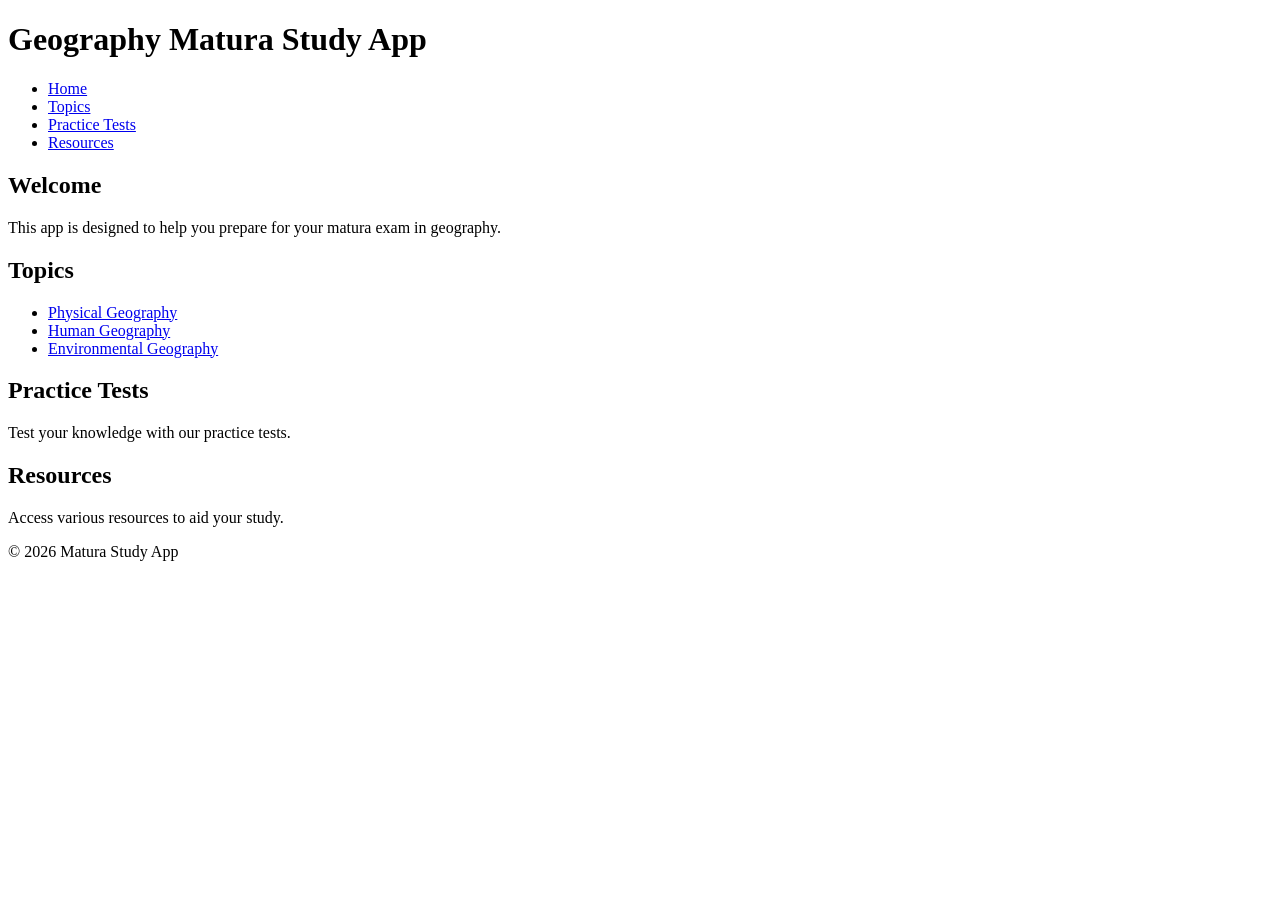
==== geografia-matura.html @ 4fd7f48b "Add subject-based matura study app" ====
<!DOCTYPE html>
<html lang="en">
<head>
    <meta charset="UTF-8">
    <meta name="viewport" content="width=device-width, initial-scale=1.0">
    <title>Matura Study App - Geography</title>
    <link rel="stylesheet" href="styles.css">
</head>
<body>
    <header>
        <h1>Geography Matura Study App</h1>
        <nav>
            <ul>
                <li><a href="#">Home</a></li>
                <li><a href="#">Topics</a></li>
                <li><a href="#">Practice Tests</a></li>
                <li><a href="#">Resources</a></li>
            </ul>
        </nav>
    </header>
    <main>
        <section id="intro">
            <h2>Welcome</h2>
            <p>This app is designed to help you prepare for your matura exam in geography.</p>
        </section>
        <section id="topics">
            <h2>Topics</h2>
            <ul>
                <li><a href="#">Physical Geography</a></li>
                <li><a href="#">Human Geography</a></li>
                <li><a href="#">Environmental Geography</a></li>
            </ul>
        </section>
        <section id="practice-tests">
            <h2>Practice Tests</h2>
            <p>Test your knowledge with our practice tests.</p>
        </section>
        <section id="resources">
            <h2>Resources</h2>
            <p>Access various resources to aid your study.</p>
        </section>
    </main>
    <footer>
        <p>&copy; 2026 Matura Study App</p>
    </footer>
</body>
</html>
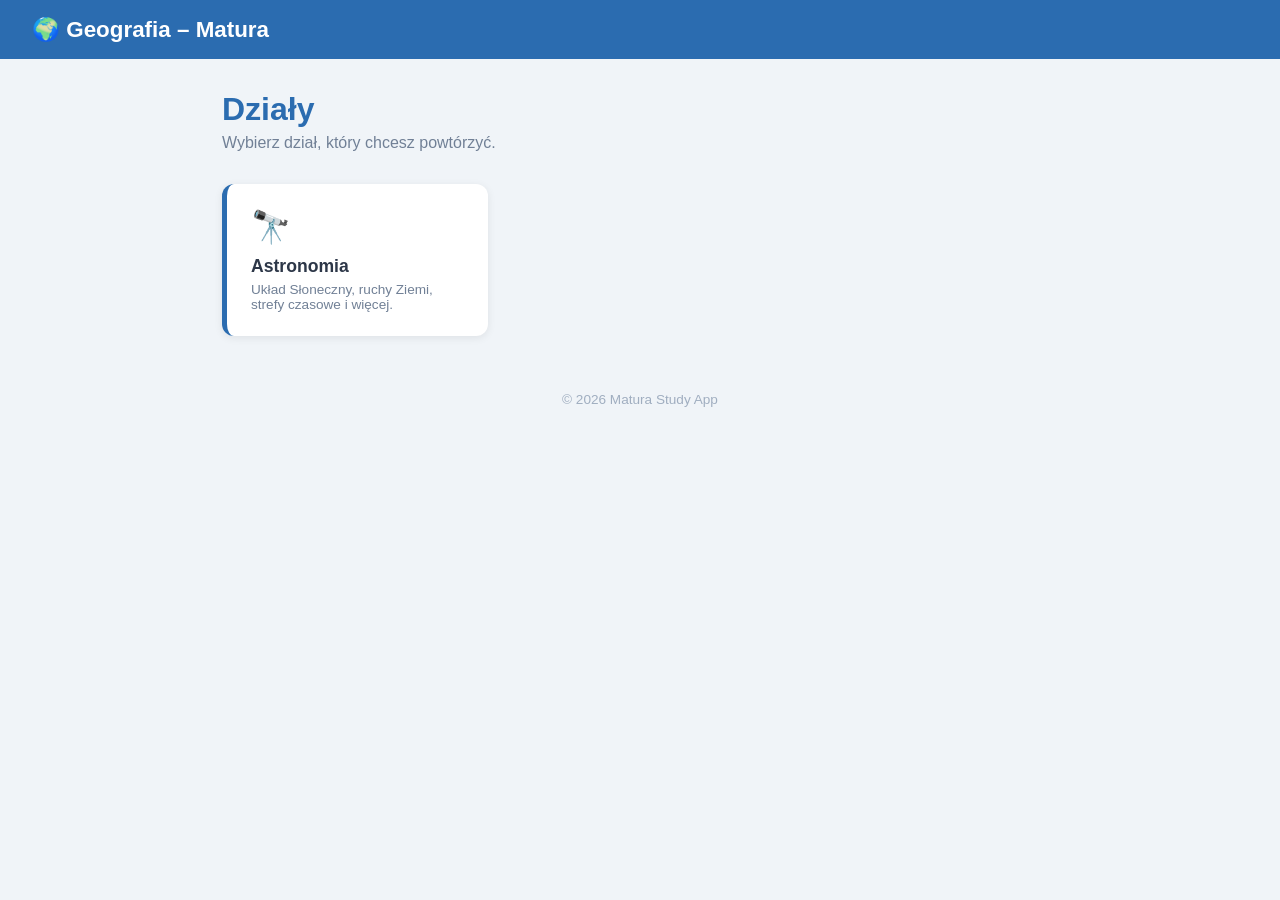
==== commit 429e1a8b: "Add Działy title card with Astronomia section and tabs to geography page Agent-Logs-Url: https://git" ====
--- a/geografia-matura.html
+++ b/geografia-matura.html
@@ -1,47 +1,258 @@
 <!DOCTYPE html>
-<html lang="en">
+<html lang="pl">
 <head>
     <meta charset="UTF-8">
     <meta name="viewport" content="width=device-width, initial-scale=1.0">
-    <title>Matura Study App - Geography</title>
-    <link rel="stylesheet" href="styles.css">
+    <title>Geografia – Matura</title>
+    <style>
+        * { box-sizing: border-box; margin: 0; padding: 0; }
+
+        body {
+            font-family: 'Segoe UI', Tahoma, Geneva, Verdana, sans-serif;
+            background: #f0f4f8;
+            color: #1a202c;
+            min-height: 100vh;
+        }
+
+        /* ── Header ── */
+        header {
+            background: #2b6cb0;
+            color: #fff;
+            padding: 1rem 2rem;
+            display: flex;
+            align-items: center;
+            gap: 1rem;
+        }
+
+        header h1 { font-size: 1.4rem; }
+
+        #btn-back {
+            background: rgba(255,255,255,0.2);
+            border: none;
+            color: #fff;
+            padding: .4rem .9rem;
+            border-radius: 6px;
+            cursor: pointer;
+            font-size: .9rem;
+            display: none;
+        }
+
+        #btn-back:hover { background: rgba(255,255,255,0.35); }
+
+        /* ── Views ── */
+        .view { display: none; padding: 2rem; max-width: 900px; margin: 0 auto; }
+        .view.active { display: block; }
+
+        /* ── Działy (title card) ── */
+        #view-dzialy h2 {
+            font-size: 2rem;
+            font-weight: 700;
+            margin-bottom: .4rem;
+            color: #2b6cb0;
+        }
+
+        #view-dzialy .subtitle {
+            color: #718096;
+            margin-bottom: 2rem;
+            font-size: 1rem;
+        }
+
+        .dzialy-grid {
+            display: grid;
+            grid-template-columns: repeat(auto-fill, minmax(220px, 1fr));
+            gap: 1.2rem;
+        }
+
+        .dzial-card {
+            background: #fff;
+            border-radius: 12px;
+            padding: 1.5rem;
+            cursor: pointer;
+            box-shadow: 0 2px 8px rgba(0,0,0,.08);
+            border-left: 5px solid #2b6cb0;
+            transition: transform .15s, box-shadow .15s;
+        }
+
+        .dzial-card:hover {
+            transform: translateY(-3px);
+            box-shadow: 0 6px 18px rgba(0,0,0,.12);
+        }
+
+        .dzial-card .icon { font-size: 2rem; margin-bottom: .6rem; }
+        .dzial-card h3 { font-size: 1.1rem; color: #2d3748; }
+        .dzial-card p  { font-size: .85rem; color: #718096; margin-top: .3rem; }
+
+        /* ── Dział view ── */
+        #view-dzial h2 {
+            font-size: 1.8rem;
+            font-weight: 700;
+            color: #2b6cb0;
+            margin-bottom: 1.5rem;
+        }
+
+        /* ── Tabs ── */
+        .tabs {
+            display: flex;
+            gap: .5rem;
+            border-bottom: 2px solid #e2e8f0;
+            margin-bottom: 1.5rem;
+            flex-wrap: wrap;
+        }
+
+        .tab-btn {
+            background: none;
+            border: none;
+            padding: .6rem 1.2rem;
+            cursor: pointer;
+            font-size: .95rem;
+            color: #718096;
+            border-bottom: 3px solid transparent;
+            margin-bottom: -2px;
+            transition: color .15s, border-color .15s;
+            border-radius: 4px 4px 0 0;
+        }
+
+        .tab-btn:hover { color: #2b6cb0; }
+
+        .tab-btn.active {
+            color: #2b6cb0;
+            border-bottom-color: #2b6cb0;
+            font-weight: 600;
+        }
+
+        .tab-panel { display: none; }
+        .tab-panel.active { display: block; }
+
+        /* ── Tab content placeholders ── */
+        .placeholder-card {
+            background: #fff;
+            border-radius: 10px;
+            padding: 2rem;
+            box-shadow: 0 2px 8px rgba(0,0,0,.06);
+            color: #718096;
+            text-align: center;
+        }
+
+        .placeholder-card .big-icon { font-size: 3rem; margin-bottom: .8rem; }
+        .placeholder-card p { font-size: 1rem; }
+
+        footer {
+            text-align: center;
+            padding: 1.5rem;
+            color: #a0aec0;
+            font-size: .85rem;
+        }
+    </style>
 </head>
 <body>
-    <header>
-        <h1>Geography Matura Study App</h1>
-        <nav>
-            <ul>
-                <li><a href="#">Home</a></li>
-                <li><a href="#">Topics</a></li>
-                <li><a href="#">Practice Tests</a></li>
-                <li><a href="#">Resources</a></li>
-            </ul>
-        </nav>
-    </header>
-    <main>
-        <section id="intro">
-            <h2>Welcome</h2>
-            <p>This app is designed to help you prepare for your matura exam in geography.</p>
-        </section>
-        <section id="topics">
-            <h2>Topics</h2>
-            <ul>
-                <li><a href="#">Physical Geography</a></li>
-                <li><a href="#">Human Geography</a></li>
-                <li><a href="#">Environmental Geography</a></li>
-            </ul>
-        </section>
-        <section id="practice-tests">
-            <h2>Practice Tests</h2>
-            <p>Test your knowledge with our practice tests.</p>
-        </section>
-        <section id="resources">
-            <h2>Resources</h2>
-            <p>Access various resources to aid your study.</p>
-        </section>
-    </main>
-    <footer>
-        <p>&copy; 2026 Matura Study App</p>
-    </footer>
+
+<header>
+    <button id="btn-back" onclick="showDzialy()">&#8592; Działy</button>
+    <h1 id="header-title">🌍 Geografia – Matura</h1>
+</header>
+
+<main>
+
+    <!-- ══ WIDOK: Karta tytułowa Działy ══ -->
+    <div id="view-dzialy" class="view active">
+        <h2>Działy</h2>
+        <p class="subtitle">Wybierz dział, który chcesz powtórzyć.</p>
+
+        <div class="dzialy-grid">
+            <div class="dzial-card" onclick="showDzial('astronomia')">
+                <div class="icon">🔭</div>
+                <h3>Astronomia</h3>
+                <p>Układ Słoneczny, ruchy Ziemi, strefy czasowe i więcej.</p>
+            </div>
+            <!-- kolejne działy można dodać tutaj analogicznie -->
+        </div>
+    </div>
+
+    <!-- ══ WIDOK: Dział (zakładki) ══ -->
+    <div id="view-dzial" class="view">
+
+        <!-- ─── Astronomia ─── -->
+        <div id="dzial-astronomia" class="dzial-content" style="display:none">
+            <h2>🔭 Astronomia</h2>
+
+            <div class="tabs">
+                <button class="tab-btn active" onclick="switchTab(this, 'astro-teoria')">📖 Teoria</button>
+                <button class="tab-btn"        onclick="switchTab(this, 'astro-quizy')">🧠 Quizy</button>
+                <button class="tab-btn"        onclick="switchTab(this, 'astro-fiszki')">🃏 Fiszki</button>
+                <button class="tab-btn"        onclick="switchTab(this, 'astro-materialy')">📂 Materiały</button>
+            </div>
+
+            <div id="astro-teoria" class="tab-panel active">
+                <div class="placeholder-card">
+                    <div class="big-icon">📖</div>
+                    <p>Tu pojawi się teoria z astronomii – notatki, wykresy i opisy.</p>
+                </div>
+            </div>
+
+            <div id="astro-quizy" class="tab-panel">
+                <div class="placeholder-card">
+                    <div class="big-icon">🧠</div>
+                    <p>Tu pojawią się quizy sprawdzające wiedzę z astronomii.</p>
+                </div>
+            </div>
+
+            <div id="astro-fiszki" class="tab-panel">
+                <div class="placeholder-card">
+                    <div class="big-icon">🃏</div>
+                    <p>Tu pojawią się fiszki do nauki pojęć astronomicznych.</p>
+                </div>
+            </div>
+
+            <div id="astro-materialy" class="tab-panel">
+                <div class="placeholder-card">
+                    <div class="big-icon">📂</div>
+                    <p>Tu znajdziesz dodatkowe materiały i linki do astronomii.</p>
+                </div>
+            </div>
+        </div>
+
+    </div>
+
+</main>
+
+<footer>
+    <p>&copy; 2026 Matura Study App</p>
+</footer>
+
+<script>
+    function showDzialy() {
+        document.getElementById('view-dzialy').classList.add('active');
+        document.getElementById('view-dzial').classList.remove('active');
+        document.getElementById('btn-back').style.display = 'none';
+        document.getElementById('header-title').textContent = '🌍 Geografia – Matura';
+    }
+
+    function showDzial(id) {
+        // ukryj wszystkie treści działów
+        document.querySelectorAll('.dzial-content').forEach(el => el.style.display = 'none');
+
+        const content = document.getElementById('dzial-' + id);
+        if (!content) return;
+        content.style.display = 'block';
+
+        // reset do pierwszej zakładki
+        content.querySelectorAll('.tab-btn').forEach((btn, i) => btn.classList.toggle('active', i === 0));
+        content.querySelectorAll('.tab-panel').forEach((p, i) => p.classList.toggle('active', i === 0));
+
+        document.getElementById('view-dzialy').classList.remove('active');
+        document.getElementById('view-dzial').classList.add('active');
+        document.getElementById('btn-back').style.display = 'inline-block';
+        document.getElementById('header-title').textContent = '🌍 Geografia – Matura';
+    }
+
+    function switchTab(btn, panelId) {
+        const container = btn.closest('.dzial-content');
+        container.querySelectorAll('.tab-btn').forEach(b => b.classList.remove('active'));
+        container.querySelectorAll('.tab-panel').forEach(p => p.classList.remove('active'));
+        btn.classList.add('active');
+        document.getElementById(panelId).classList.add('active');
+    }
+</script>
+
 </body>
 </html>
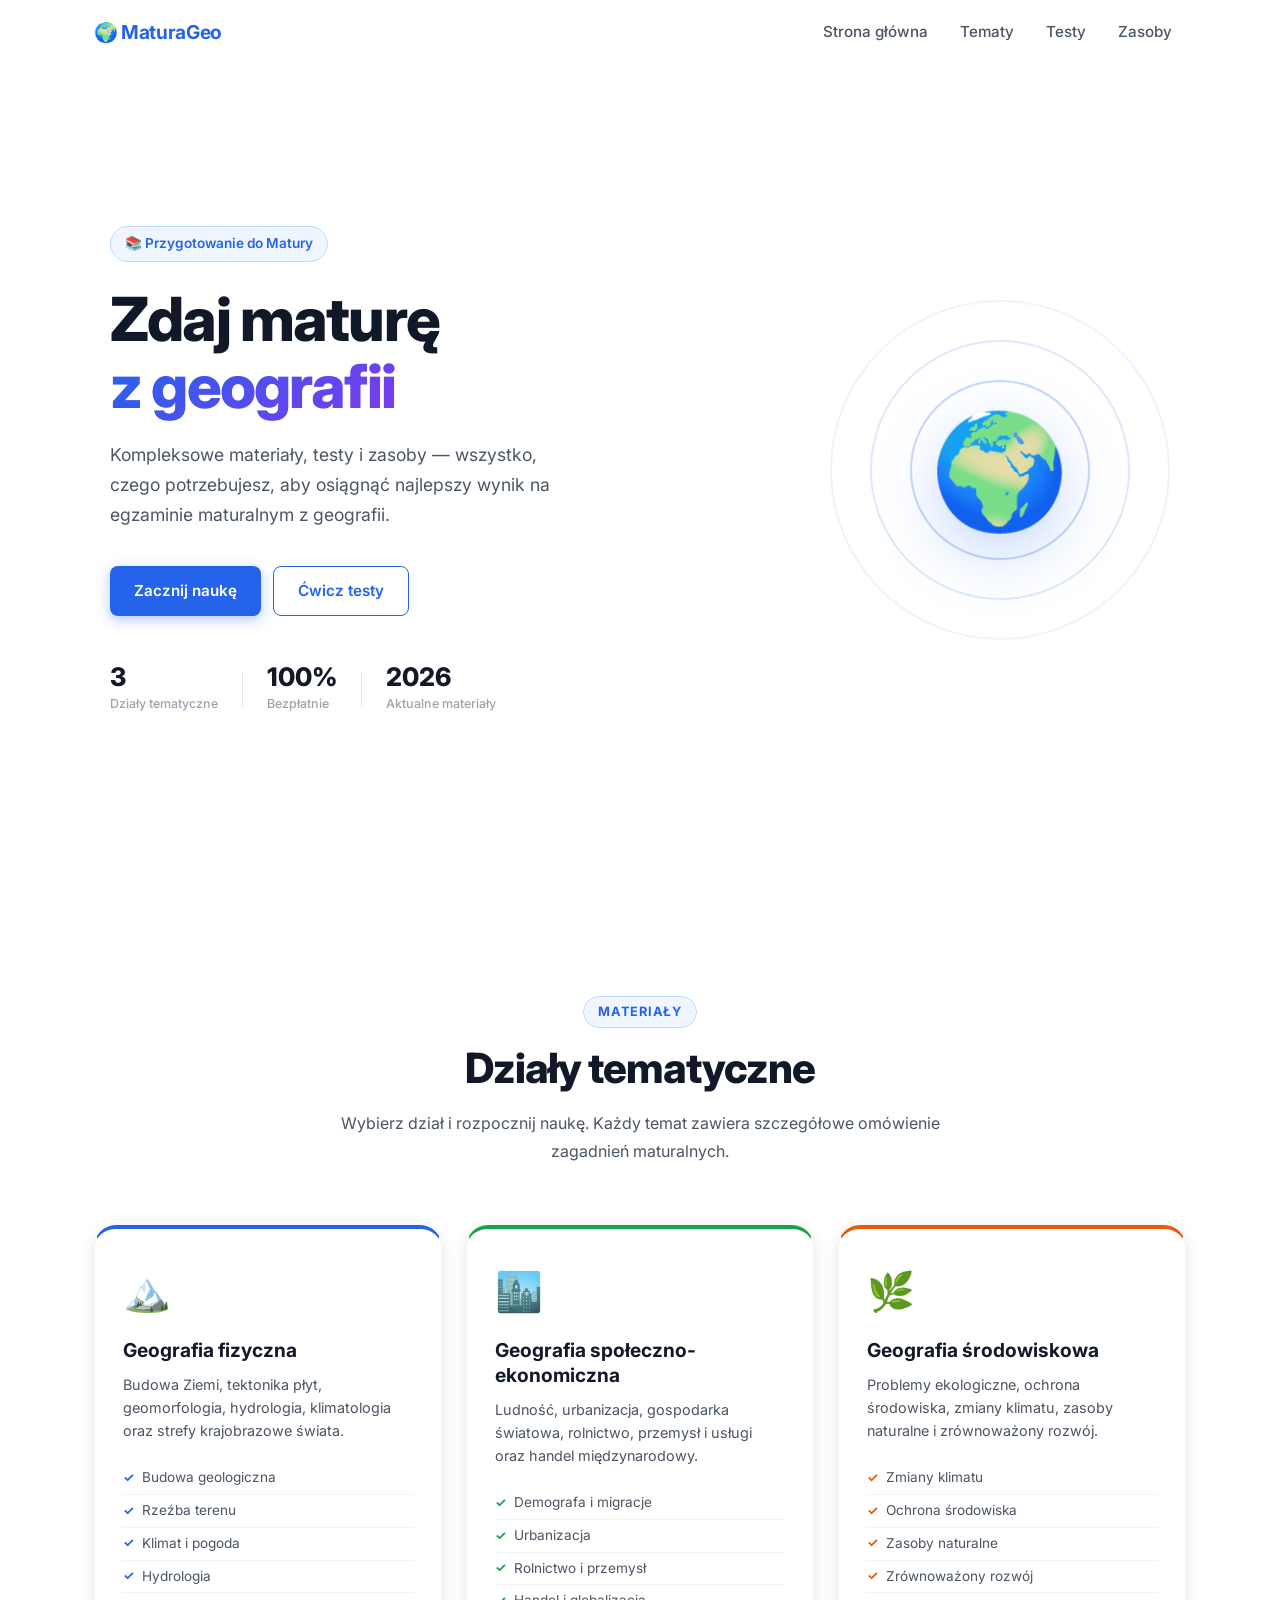
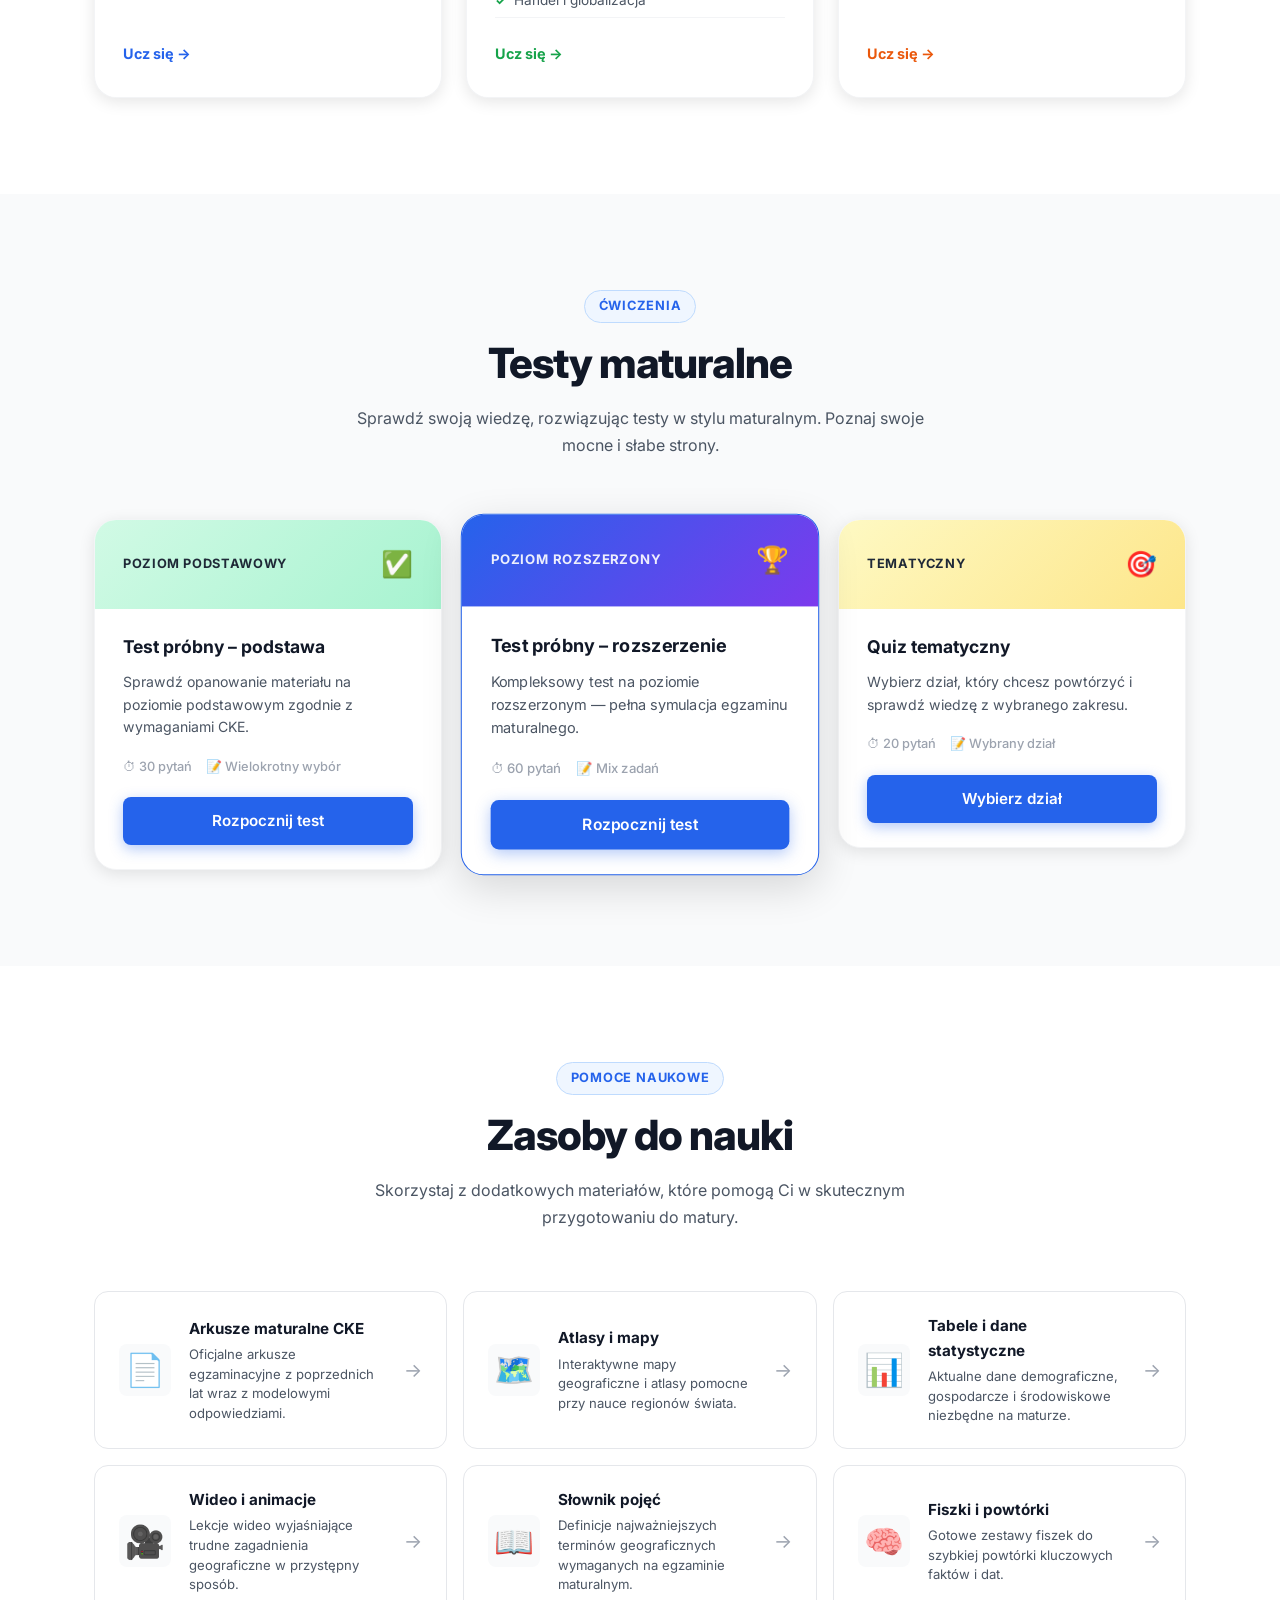
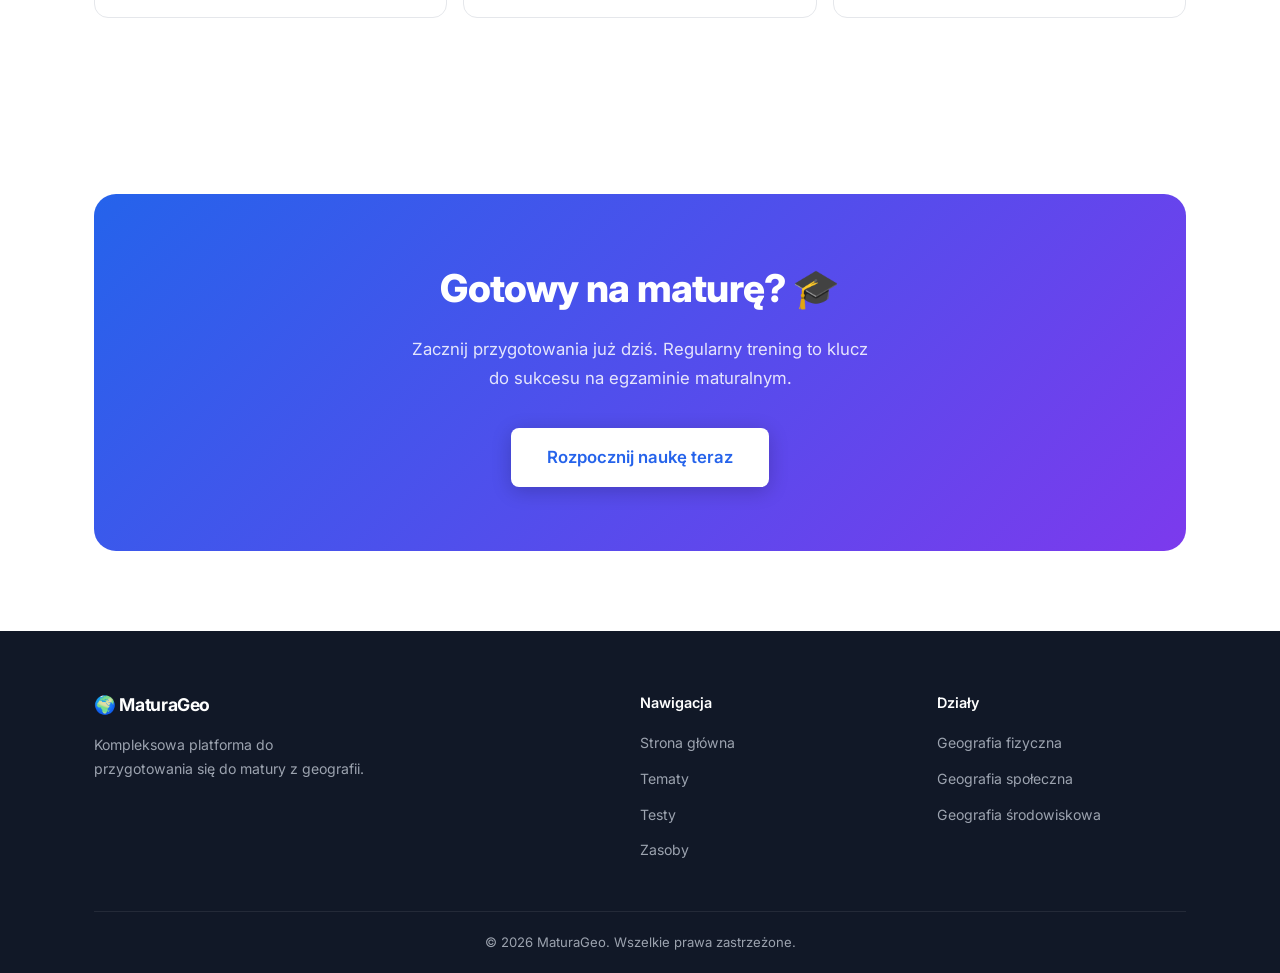
==== commit 85bde25c: "Tłumaczenie na polski i znaczące poprawki graficzne Agent-Logs-Url: https://github.com/FiuzBlitz/Mat" ====
--- a/geografia-matura.html
+++ b/geografia-matura.html
@@ -3,256 +3,307 @@
 <head>
     <meta charset="UTF-8">
     <meta name="viewport" content="width=device-width, initial-scale=1.0">
-    <title>Geografia – Matura</title>
-    <style>
-        * { box-sizing: border-box; margin: 0; padding: 0; }
-
-        body {
-            font-family: 'Segoe UI', Tahoma, Geneva, Verdana, sans-serif;
-            background: #f0f4f8;
-            color: #1a202c;
-            min-height: 100vh;
-        }
-
-        /* ── Header ── */
-        header {
-            background: #2b6cb0;
-            color: #fff;
-            padding: 1rem 2rem;
-            display: flex;
-            align-items: center;
-            gap: 1rem;
-        }
-
-        header h1 { font-size: 1.4rem; }
-
-        #btn-back {
-            background: rgba(255,255,255,0.2);
-            border: none;
-            color: #fff;
-            padding: .4rem .9rem;
-            border-radius: 6px;
-            cursor: pointer;
-            font-size: .9rem;
-            display: none;
-        }
-
-        #btn-back:hover { background: rgba(255,255,255,0.35); }
-
-        /* ── Views ── */
-        .view { display: none; padding: 2rem; max-width: 900px; margin: 0 auto; }
-        .view.active { display: block; }
-
-        /* ── Działy (title card) ── */
-        #view-dzialy h2 {
-            font-size: 2rem;
-            font-weight: 700;
-            margin-bottom: .4rem;
-            color: #2b6cb0;
-        }
-
-        #view-dzialy .subtitle {
-            color: #718096;
-            margin-bottom: 2rem;
-            font-size: 1rem;
-        }
-
-        .dzialy-grid {
-            display: grid;
-            grid-template-columns: repeat(auto-fill, minmax(220px, 1fr));
-            gap: 1.2rem;
-        }
-
-        .dzial-card {
-            background: #fff;
-            border-radius: 12px;
-            padding: 1.5rem;
-            cursor: pointer;
-            box-shadow: 0 2px 8px rgba(0,0,0,.08);
-            border-left: 5px solid #2b6cb0;
-            transition: transform .15s, box-shadow .15s;
-        }
-
-        .dzial-card:hover {
-            transform: translateY(-3px);
-            box-shadow: 0 6px 18px rgba(0,0,0,.12);
-        }
-
-        .dzial-card .icon { font-size: 2rem; margin-bottom: .6rem; }
-        .dzial-card h3 { font-size: 1.1rem; color: #2d3748; }
-        .dzial-card p  { font-size: .85rem; color: #718096; margin-top: .3rem; }
-
-        /* ── Dział view ── */
-        #view-dzial h2 {
-            font-size: 1.8rem;
-            font-weight: 700;
-            color: #2b6cb0;
-            margin-bottom: 1.5rem;
-        }
-
-        /* ── Tabs ── */
-        .tabs {
-            display: flex;
-            gap: .5rem;
-            border-bottom: 2px solid #e2e8f0;
-            margin-bottom: 1.5rem;
-            flex-wrap: wrap;
-        }
-
-        .tab-btn {
-            background: none;
-            border: none;
-            padding: .6rem 1.2rem;
-            cursor: pointer;
-            font-size: .95rem;
-            color: #718096;
-            border-bottom: 3px solid transparent;
-            margin-bottom: -2px;
-            transition: color .15s, border-color .15s;
-            border-radius: 4px 4px 0 0;
-        }
-
-        .tab-btn:hover { color: #2b6cb0; }
-
-        .tab-btn.active {
-            color: #2b6cb0;
-            border-bottom-color: #2b6cb0;
-            font-weight: 600;
-        }
-
-        .tab-panel { display: none; }
-        .tab-panel.active { display: block; }
-
-        /* ── Tab content placeholders ── */
-        .placeholder-card {
-            background: #fff;
-            border-radius: 10px;
-            padding: 2rem;
-            box-shadow: 0 2px 8px rgba(0,0,0,.06);
-            color: #718096;
-            text-align: center;
-        }
-
-        .placeholder-card .big-icon { font-size: 3rem; margin-bottom: .8rem; }
-        .placeholder-card p { font-size: 1rem; }
-
-        footer {
-            text-align: center;
-            padding: 1.5rem;
-            color: #a0aec0;
-            font-size: .85rem;
-        }
-    </style>
+    <title>Matura z Geografii – Nauka i Przygotowanie</title>
+    <link rel="preconnect" href="https://fonts.googleapis.com">
+    <link rel="preconnect" href="https://fonts.gstatic.com" crossorigin>
+    <link href="https://fonts.googleapis.com/css2?family=Inter:wght@300;400;500;600;700;800&display=swap" rel="stylesheet">
+    <link rel="stylesheet" href="styles.css">
 </head>
 <body>
 
-<header>
-    <button id="btn-back" onclick="showDzialy()">&#8592; Działy</button>
-    <h1 id="header-title">🌍 Geografia – Matura</h1>
-</header>
-
-<main>
-
-    <!-- ══ WIDOK: Karta tytułowa Działy ══ -->
-    <div id="view-dzialy" class="view active">
-        <h2>Działy</h2>
-        <p class="subtitle">Wybierz dział, który chcesz powtórzyć.</p>
-
-        <div class="dzialy-grid">
-            <div class="dzial-card" onclick="showDzial('astronomia')">
-                <div class="icon">🔭</div>
-                <h3>Astronomia</h3>
-                <p>Układ Słoneczny, ruchy Ziemi, strefy czasowe i więcej.</p>
-            </div>
-            <!-- kolejne działy można dodać tutaj analogicznie -->
+    <!-- NAWIGACJA -->
+    <nav class="navbar" id="navbar">
+        <div class="nav-container">
+            <a href="#" class="nav-logo">🌍 MaturaGeo</a>
+            <button class="nav-toggle" id="navToggle" aria-label="Menu">&#9776;</button>
+            <ul class="nav-links" id="navLinks">
+                <li><a href="#witaj" class="nav-link">Strona główna</a></li>
+                <li><a href="#tematy" class="nav-link">Tematy</a></li>
+                <li><a href="#testy" class="nav-link">Testy</a></li>
+                <li><a href="#zasoby" class="nav-link">Zasoby</a></li>
+            </ul>
         </div>
-    </div>
-
-    <!-- ══ WIDOK: Dział (zakładki) ══ -->
-    <div id="view-dzial" class="view">
-
-        <!-- ─── Astronomia ─── -->
-        <div id="dzial-astronomia" class="dzial-content" style="display:none">
-            <h2>🔭 Astronomia</h2>
-
-            <div class="tabs">
-                <button class="tab-btn active" onclick="switchTab(this, 'astro-teoria')">📖 Teoria</button>
-                <button class="tab-btn"        onclick="switchTab(this, 'astro-quizy')">🧠 Quizy</button>
-                <button class="tab-btn"        onclick="switchTab(this, 'astro-fiszki')">🃏 Fiszki</button>
-                <button class="tab-btn"        onclick="switchTab(this, 'astro-materialy')">📂 Materiały</button>
-            </div>
-
-            <div id="astro-teoria" class="tab-panel active">
-                <div class="placeholder-card">
-                    <div class="big-icon">📖</div>
-                    <p>Tu pojawi się teoria z astronomii – notatki, wykresy i opisy.</p>
-                </div>
-            </div>
-
-            <div id="astro-quizy" class="tab-panel">
-                <div class="placeholder-card">
-                    <div class="big-icon">🧠</div>
-                    <p>Tu pojawią się quizy sprawdzające wiedzę z astronomii.</p>
-                </div>
-            </div>
-
-            <div id="astro-fiszki" class="tab-panel">
-                <div class="placeholder-card">
-                    <div class="big-icon">🃏</div>
-                    <p>Tu pojawią się fiszki do nauki pojęć astronomicznych.</p>
-                </div>
-            </div>
-
-            <div id="astro-materialy" class="tab-panel">
-                <div class="placeholder-card">
-                    <div class="big-icon">📂</div>
-                    <p>Tu znajdziesz dodatkowe materiały i linki do astronomii.</p>
+    </nav>
+
+    <!-- HERO -->
+    <header class="hero" id="witaj">
+        <div class="hero-content">
+            <span class="hero-badge">📚 Przygotowanie do Matury</span>
+            <h1>Zdaj maturę<br><span class="hero-accent">z geografii</span></h1>
+            <p class="hero-subtitle">Kompleksowe materiały, testy i zasoby — wszystko, czego potrzebujesz, aby osiągnąć najlepszy wynik na egzaminie maturalnym z geografii.</p>
+            <div class="hero-buttons">
+                <a href="#tematy" class="btn btn-primary">Zacznij naukę</a>
+                <a href="#testy" class="btn btn-secondary">Ćwicz testy</a>
+            </div>
+            <div class="hero-stats">
+                <div class="stat">
+                    <span class="stat-number">3</span>
+                    <span class="stat-label">Działy tematyczne</span>
+                </div>
+                <div class="stat-divider"></div>
+                <div class="stat">
+                    <span class="stat-number">100%</span>
+                    <span class="stat-label">Bezpłatnie</span>
+                </div>
+                <div class="stat-divider"></div>
+                <div class="stat">
+                    <span class="stat-number">2026</span>
+                    <span class="stat-label">Aktualne materiały</span>
                 </div>
             </div>
         </div>
-
-    </div>
-
-</main>
-
-<footer>
-    <p>&copy; 2026 Matura Study App</p>
-</footer>
-
-<script>
-    function showDzialy() {
-        document.getElementById('view-dzialy').classList.add('active');
-        document.getElementById('view-dzial').classList.remove('active');
-        document.getElementById('btn-back').style.display = 'none';
-        document.getElementById('header-title').textContent = '🌍 Geografia – Matura';
-    }
-
-    function showDzial(id) {
-        // ukryj wszystkie treści działów
-        document.querySelectorAll('.dzial-content').forEach(el => el.style.display = 'none');
-
-        const content = document.getElementById('dzial-' + id);
-        if (!content) return;
-        content.style.display = 'block';
-
-        // reset do pierwszej zakładki
-        content.querySelectorAll('.tab-btn').forEach((btn, i) => btn.classList.toggle('active', i === 0));
-        content.querySelectorAll('.tab-panel').forEach((p, i) => p.classList.toggle('active', i === 0));
-
-        document.getElementById('view-dzialy').classList.remove('active');
-        document.getElementById('view-dzial').classList.add('active');
-        document.getElementById('btn-back').style.display = 'inline-block';
-        document.getElementById('header-title').textContent = '🌍 Geografia – Matura';
-    }
-
-    function switchTab(btn, panelId) {
-        const container = btn.closest('.dzial-content');
-        container.querySelectorAll('.tab-btn').forEach(b => b.classList.remove('active'));
-        container.querySelectorAll('.tab-panel').forEach(p => p.classList.remove('active'));
-        btn.classList.add('active');
-        document.getElementById(panelId).classList.add('active');
-    }
-</script>
-
+        <div class="hero-visual">
+            <div class="globe-ring ring-1"></div>
+            <div class="globe-ring ring-2"></div>
+            <div class="globe-ring ring-3"></div>
+            <div class="globe-emoji">🌍</div>
+        </div>
+    </header>
+
+    <main>
+
+        <!-- TEMATY -->
+        <section id="tematy" class="section">
+            <div class="container">
+                <div class="section-header">
+                    <span class="section-badge">Materiały</span>
+                    <h2 class="section-title">Działy tematyczne</h2>
+                    <p class="section-desc">Wybierz dział i rozpocznij naukę. Każdy temat zawiera szczegółowe omówienie zagadnień maturalnych.</p>
+                </div>
+                <div class="cards-grid">
+                    <article class="card card--blue">
+                        <div class="card-icon">🏔️</div>
+                        <h3 class="card-title">Geografia fizyczna</h3>
+                        <p class="card-desc">Budowa Ziemi, tektonika płyt, geomorfologia, hydrologia, klimatologia oraz strefy krajobrazowe świata.</p>
+                        <ul class="card-topics">
+                            <li>Budowa geologiczna</li>
+                            <li>Rzeźba terenu</li>
+                            <li>Klimat i pogoda</li>
+                            <li>Hydrologia</li>
+                        </ul>
+                        <a href="#" class="card-link">Ucz się →</a>
+                    </article>
+                    <article class="card card--green">
+                        <div class="card-icon">🏙️</div>
+                        <h3 class="card-title">Geografia społeczno-ekonomiczna</h3>
+                        <p class="card-desc">Ludność, urbanizacja, gospodarka światowa, rolnictwo, przemysł i usługi oraz handel międzynarodowy.</p>
+                        <ul class="card-topics">
+                            <li>Demografa i migracje</li>
+                            <li>Urbanizacja</li>
+                            <li>Rolnictwo i przemysł</li>
+                            <li>Handel i globalizacja</li>
+                        </ul>
+                        <a href="#" class="card-link">Ucz się →</a>
+                    </article>
+                    <article class="card card--orange">
+                        <div class="card-icon">🌿</div>
+                        <h3 class="card-title">Geografia środowiskowa</h3>
+                        <p class="card-desc">Problemy ekologiczne, ochrona środowiska, zmiany klimatu, zasoby naturalne i zrównoważony rozwój.</p>
+                        <ul class="card-topics">
+                            <li>Zmiany klimatu</li>
+                            <li>Ochrona środowiska</li>
+                            <li>Zasoby naturalne</li>
+                            <li>Zrównoważony rozwój</li>
+                        </ul>
+                        <a href="#" class="card-link">Ucz się →</a>
+                    </article>
+                </div>
+            </div>
+        </section>
+
+        <!-- TESTY -->
+        <section id="testy" class="section section--alt">
+            <div class="container">
+                <div class="section-header">
+                    <span class="section-badge">Ćwiczenia</span>
+                    <h2 class="section-title">Testy maturalne</h2>
+                    <p class="section-desc">Sprawdź swoją wiedzę, rozwiązując testy w stylu maturalnym. Poznaj swoje mocne i słabe strony.</p>
+                </div>
+                <div class="tests-grid">
+                    <div class="test-card">
+                        <div class="test-card__header test-card__header--easy">
+                            <span class="test-level">Poziom podstawowy</span>
+                            <span class="test-icon">✅</span>
+                        </div>
+                        <div class="test-card__body">
+                            <h3>Test próbny – podstawa</h3>
+                            <p>Sprawdź opanowanie materiału na poziomie podstawowym zgodnie z wymaganiami CKE.</p>
+                            <div class="test-meta">
+                                <span>⏱ 30 pytań</span>
+                                <span>📝 Wielokrotny wybór</span>
+                            </div>
+                            <a href="#" class="btn btn-primary btn--full">Rozpocznij test</a>
+                        </div>
+                    </div>
+                    <div class="test-card test-card--featured">
+                        <div class="test-card__header test-card__header--hard">
+                            <span class="test-level">Poziom rozszerzony</span>
+                            <span class="test-icon">🏆</span>
+                        </div>
+                        <div class="test-card__body">
+                            <h3>Test próbny – rozszerzenie</h3>
+                            <p>Kompleksowy test na poziomie rozszerzonym — pełna symulacja egzaminu maturalnego.</p>
+                            <div class="test-meta">
+                                <span>⏱ 60 pytań</span>
+                                <span>📝 Mix zadań</span>
+                            </div>
+                            <a href="#" class="btn btn-primary btn--full">Rozpocznij test</a>
+                        </div>
+                    </div>
+                    <div class="test-card">
+                        <div class="test-card__header test-card__header--mid">
+                            <span class="test-level">Tematyczny</span>
+                            <span class="test-icon">🎯</span>
+                        </div>
+                        <div class="test-card__body">
+                            <h3>Quiz tematyczny</h3>
+                            <p>Wybierz dział, który chcesz powtórzyć i sprawdź wiedzę z wybranego zakresu.</p>
+                            <div class="test-meta">
+                                <span>⏱ 20 pytań</span>
+                                <span>📝 Wybrany dział</span>
+                            </div>
+                            <a href="#" class="btn btn-primary btn--full">Wybierz dział</a>
+                        </div>
+                    </div>
+                </div>
+            </div>
+        </section>
+
+        <!-- ZASOBY -->
+        <section id="zasoby" class="section">
+            <div class="container">
+                <div class="section-header">
+                    <span class="section-badge">Pomoce naukowe</span>
+                    <h2 class="section-title">Zasoby do nauki</h2>
+                    <p class="section-desc">Skorzystaj z dodatkowych materiałów, które pomogą Ci w skutecznym przygotowaniu do matury.</p>
+                </div>
+                <div class="resources-grid">
+                    <a href="#" class="resource-card">
+                        <div class="resource-icon">📄</div>
+                        <div class="resource-body">
+                            <h3>Arkusze maturalne CKE</h3>
+                            <p>Oficjalne arkusze egzaminacyjne z poprzednich lat wraz z modelowymi odpowiedziami.</p>
+                        </div>
+                        <span class="resource-arrow">→</span>
+                    </a>
+                    <a href="#" class="resource-card">
+                        <div class="resource-icon">🗺️</div>
+                        <div class="resource-body">
+                            <h3>Atlasy i mapy</h3>
+                            <p>Interaktywne mapy geograficzne i atlasy pomocne przy nauce regionów świata.</p>
+                        </div>
+                        <span class="resource-arrow">→</span>
+                    </a>
+                    <a href="#" class="resource-card">
+                        <div class="resource-icon">📊</div>
+                        <div class="resource-body">
+                            <h3>Tabele i dane statystyczne</h3>
+                            <p>Aktualne dane demograficzne, gospodarcze i środowiskowe niezbędne na maturze.</p>
+                        </div>
+                        <span class="resource-arrow">→</span>
+                    </a>
+                    <a href="#" class="resource-card">
+                        <div class="resource-icon">🎥</div>
+                        <div class="resource-body">
+                            <h3>Wideo i animacje</h3>
+                            <p>Lekcje wideo wyjaśniające trudne zagadnienia geograficzne w przystępny sposób.</p>
+                        </div>
+                        <span class="resource-arrow">→</span>
+                    </a>
+                    <a href="#" class="resource-card">
+                        <div class="resource-icon">📖</div>
+                        <div class="resource-body">
+                            <h3>Słownik pojęć</h3>
+                            <p>Definicje najważniejszych terminów geograficznych wymaganych na egzaminie maturalnym.</p>
+                        </div>
+                        <span class="resource-arrow">→</span>
+                    </a>
+                    <a href="#" class="resource-card">
+                        <div class="resource-icon">🧠</div>
+                        <div class="resource-body">
+                            <h3>Fiszki i powtórki</h3>
+                            <p>Gotowe zestawy fiszek do szybkiej powtórki kluczowych faktów i dat.</p>
+                        </div>
+                        <span class="resource-arrow">→</span>
+                    </a>
+                </div>
+            </div>
+        </section>
+
+        <!-- CTA -->
+        <section class="cta-section">
+            <div class="container">
+                <div class="cta-box">
+                    <h2>Gotowy na maturę? 🎓</h2>
+                    <p>Zacznij przygotowania już dziś. Regularny trening to klucz do sukcesu na egzaminie maturalnym.</p>
+                    <a href="#tematy" class="btn btn-primary btn--large">Rozpocznij naukę teraz</a>
+                </div>
+            </div>
+        </section>
+
+    </main>
+
+    <!-- STOPKA -->
+    <footer class="footer">
+        <div class="container">
+            <div class="footer-content">
+                <div class="footer-brand">
+                    <span class="nav-logo">🌍 MaturaGeo</span>
+                    <p>Kompleksowa platforma do przygotowania się do matury z geografii.</p>
+                </div>
+                <div class="footer-links">
+                    <h4>Nawigacja</h4>
+                    <ul>
+                        <li><a href="#witaj">Strona główna</a></li>
+                        <li><a href="#tematy">Tematy</a></li>
+                        <li><a href="#testy">Testy</a></li>
+                        <li><a href="#zasoby">Zasoby</a></li>
+                    </ul>
+                </div>
+                <div class="footer-links">
+                    <h4>Działy</h4>
+                    <ul>
+                        <li><a href="#">Geografia fizyczna</a></li>
+                        <li><a href="#">Geografia społeczna</a></li>
+                        <li><a href="#">Geografia środowiskowa</a></li>
+                    </ul>
+                </div>
+            </div>
+            <div class="footer-bottom">
+                <p>&copy; 2026 MaturaGeo. Wszelkie prawa zastrzeżone.</p>
+            </div>
+        </div>
+    </footer>
+
+    <script>
+        // Sticky navbar on scroll
+        const navbar = document.getElementById('navbar');
+        window.addEventListener('scroll', () => {
+            navbar.classList.toggle('navbar--scrolled', window.scrollY > 50);
+        });
+
+        // Mobile nav toggle
+        const navToggle = document.getElementById('navToggle');
+        const navLinks = document.getElementById('navLinks');
+        navToggle.addEventListener('click', () => {
+            navLinks.classList.toggle('nav-links--open');
+        });
+
+        // Close mobile nav on link click
+        document.querySelectorAll('.nav-link').forEach(link => {
+            link.addEventListener('click', () => navLinks.classList.remove('nav-links--open'));
+        });
+
+        // Smooth scroll for anchor links
+        document.querySelectorAll('a[href^="#"]').forEach(anchor => {
+            anchor.addEventListener('click', function (e) {
+                const target = document.querySelector(this.getAttribute('href'));
+                if (target) {
+                    e.preventDefault();
+                    target.scrollIntoView({ behavior: 'smooth' });
+                }
+            });
+        });
+    </script>
 </body>
 </html>
--- a/styles.css
+++ b/styles.css
@@ -0,0 +1,806 @@
+/* =========================================
+   MaturaGeo – Główny arkusz stylów
+   ========================================= */
+
+/* ---- Reset & podstawy ---- */
+*, *::before, *::after {
+    box-sizing: border-box;
+    margin: 0;
+    padding: 0;
+}
+
+:root {
+    --blue:        #2563eb;
+    --blue-dark:   #1d4ed8;
+    --blue-light:  #eff6ff;
+    --green:       #16a34a;
+    --green-light: #f0fdf4;
+    --orange:      #ea580c;
+    --orange-light:#fff7ed;
+    --gray-50:     #f9fafb;
+    --gray-100:    #f3f4f6;
+    --gray-200:    #e5e7eb;
+    --gray-400:    #9ca3af;
+    --gray-600:    #4b5563;
+    --gray-800:    #1f2937;
+    --gray-900:    #111827;
+    --white:       #ffffff;
+    --radius-sm:   8px;
+    --radius-md:   14px;
+    --radius-lg:   22px;
+    --shadow-sm:   0 1px 3px rgba(0,0,0,.08), 0 1px 2px rgba(0,0,0,.06);
+    --shadow-md:   0 4px 16px rgba(0,0,0,.10);
+    --shadow-lg:   0 12px 40px rgba(0,0,0,.14);
+    --transition:  .25s ease;
+    --font:        'Inter', system-ui, -apple-system, sans-serif;
+}
+
+html {
+    scroll-behavior: smooth;
+}
+
+body {
+    font-family: var(--font);
+    color: var(--gray-800);
+    background: var(--white);
+    line-height: 1.6;
+    -webkit-font-smoothing: antialiased;
+}
+
+/* ---- Pomocnicze ---- */
+.container {
+    max-width: 1140px;
+    margin: 0 auto;
+    padding: 0 24px;
+}
+
+/* =========================================
+   NAWIGACJA
+   ========================================= */
+.navbar {
+    position: fixed;
+    top: 0;
+    left: 0;
+    right: 0;
+    z-index: 1000;
+    background: rgba(255, 255, 255, 0.85);
+    backdrop-filter: blur(12px);
+    -webkit-backdrop-filter: blur(12px);
+    border-bottom: 1px solid transparent;
+    transition: border-color var(--transition), box-shadow var(--transition), background var(--transition);
+}
+
+.navbar--scrolled {
+    background: rgba(255, 255, 255, 0.97);
+    border-color: var(--gray-200);
+    box-shadow: var(--shadow-sm);
+}
+
+.nav-container {
+    max-width: 1140px;
+    margin: 0 auto;
+    padding: 0 24px;
+    height: 64px;
+    display: flex;
+    align-items: center;
+    justify-content: space-between;
+}
+
+.nav-logo {
+    font-size: 1.2rem;
+    font-weight: 700;
+    color: var(--blue);
+    text-decoration: none;
+    letter-spacing: -0.02em;
+}
+
+.nav-links {
+    list-style: none;
+    display: flex;
+    gap: 4px;
+}
+
+.nav-link {
+    display: block;
+    padding: 6px 14px;
+    border-radius: var(--radius-sm);
+    text-decoration: none;
+    font-size: .95rem;
+    font-weight: 500;
+    color: var(--gray-600);
+    transition: color var(--transition), background var(--transition);
+}
+
+.nav-link:hover {
+    color: var(--blue);
+    background: var(--blue-light);
+}
+
+.nav-toggle {
+    display: none;
+    background: none;
+    border: none;
+    font-size: 1.5rem;
+    cursor: pointer;
+    color: var(--gray-800);
+    padding: 4px 8px;
+}
+
+/* =========================================
+   HERO
+   ========================================= */
+.hero {
+    min-height: 100vh;
+    display: flex;
+    align-items: center;
+    justify-content: space-between;
+    gap: 40px;
+    padding: 100px 40px 60px;
+    max-width: 1140px;
+    margin: 0 auto;
+}
+
+.hero-content {
+    flex: 1;
+    max-width: 600px;
+}
+
+.hero-badge {
+    display: inline-flex;
+    align-items: center;
+    gap: 6px;
+    background: var(--blue-light);
+    color: var(--blue);
+    font-size: .85rem;
+    font-weight: 600;
+    padding: 6px 14px;
+    border-radius: 100px;
+    margin-bottom: 24px;
+    border: 1px solid #bfdbfe;
+}
+
+.hero h1 {
+    font-size: clamp(2.4rem, 5vw, 3.8rem);
+    font-weight: 800;
+    line-height: 1.1;
+    letter-spacing: -0.03em;
+    color: var(--gray-900);
+    margin-bottom: 20px;
+}
+
+.hero-accent {
+    background: linear-gradient(135deg, var(--blue) 0%, #7c3aed 100%);
+    -webkit-background-clip: text;
+    -webkit-text-fill-color: transparent;
+    background-clip: text;
+}
+
+.hero-subtitle {
+    font-size: 1.1rem;
+    color: var(--gray-600);
+    max-width: 480px;
+    margin-bottom: 36px;
+    line-height: 1.7;
+}
+
+.hero-buttons {
+    display: flex;
+    gap: 12px;
+    flex-wrap: wrap;
+    margin-bottom: 48px;
+}
+
+.hero-stats {
+    display: flex;
+    align-items: center;
+    gap: 24px;
+    flex-wrap: wrap;
+}
+
+.stat {
+    display: flex;
+    flex-direction: column;
+}
+
+.stat-number {
+    font-size: 1.6rem;
+    font-weight: 800;
+    color: var(--gray-900);
+    line-height: 1;
+}
+
+.stat-label {
+    font-size: .78rem;
+    color: var(--gray-400);
+    margin-top: 4px;
+    font-weight: 500;
+}
+
+.stat-divider {
+    width: 1px;
+    height: 36px;
+    background: var(--gray-200);
+}
+
+/* Hero visual */
+.hero-visual {
+    flex-shrink: 0;
+    position: relative;
+    width: 340px;
+    height: 340px;
+    display: flex;
+    align-items: center;
+    justify-content: center;
+}
+
+.globe-emoji {
+    font-size: 7rem;
+    z-index: 2;
+    animation: float 4s ease-in-out infinite;
+    filter: drop-shadow(0 20px 30px rgba(37, 99, 235, 0.25));
+}
+
+.globe-ring {
+    position: absolute;
+    border-radius: 50%;
+    border: 2px solid;
+    animation: pulse-ring 3s ease-in-out infinite;
+}
+
+.ring-1 {
+    width: 180px; height: 180px;
+    border-color: rgba(37, 99, 235, 0.25);
+    animation-delay: 0s;
+}
+.ring-2 {
+    width: 260px; height: 260px;
+    border-color: rgba(37, 99, 235, 0.15);
+    animation-delay: .5s;
+}
+.ring-3 {
+    width: 340px; height: 340px;
+    border-color: rgba(37, 99, 235, 0.08);
+    animation-delay: 1s;
+}
+
+@keyframes float {
+    0%, 100% { transform: translateY(0); }
+    50%       { transform: translateY(-14px); }
+}
+
+@keyframes pulse-ring {
+    0%, 100% { transform: scale(1); opacity: 1; }
+    50%       { transform: scale(1.05); opacity: .6; }
+}
+
+/* =========================================
+   PRZYCISKI
+   ========================================= */
+.btn {
+    display: inline-flex;
+    align-items: center;
+    justify-content: center;
+    padding: 12px 24px;
+    border-radius: var(--radius-sm);
+    font-size: .95rem;
+    font-weight: 600;
+    text-decoration: none;
+    transition: all var(--transition);
+    cursor: pointer;
+    border: none;
+    white-space: nowrap;
+}
+
+.btn-primary {
+    background: var(--blue);
+    color: var(--white);
+    box-shadow: 0 4px 14px rgba(37, 99, 235, 0.35);
+}
+
+.btn-primary:hover {
+    background: var(--blue-dark);
+    box-shadow: 0 6px 20px rgba(37, 99, 235, 0.45);
+    transform: translateY(-1px);
+}
+
+.btn-secondary {
+    background: var(--white);
+    color: var(--blue);
+    border: 1.5px solid var(--blue);
+}
+
+.btn-secondary:hover {
+    background: var(--blue-light);
+    transform: translateY(-1px);
+}
+
+.btn--full {
+    width: 100%;
+}
+
+.btn--large {
+    padding: 16px 36px;
+    font-size: 1.05rem;
+}
+
+/* =========================================
+   SEKCJE
+   ========================================= */
+.section {
+    padding: 96px 0;
+}
+
+.section--alt {
+    background: var(--gray-50);
+}
+
+.section-header {
+    text-align: center;
+    max-width: 600px;
+    margin: 0 auto 60px;
+}
+
+.section-badge {
+    display: inline-block;
+    background: var(--blue-light);
+    color: var(--blue);
+    font-size: .8rem;
+    font-weight: 700;
+    letter-spacing: .06em;
+    text-transform: uppercase;
+    padding: 5px 14px;
+    border-radius: 100px;
+    margin-bottom: 16px;
+    border: 1px solid #bfdbfe;
+}
+
+.section-title {
+    font-size: clamp(1.8rem, 3.5vw, 2.6rem);
+    font-weight: 800;
+    letter-spacing: -0.025em;
+    color: var(--gray-900);
+    margin-bottom: 16px;
+    line-height: 1.2;
+}
+
+.section-desc {
+    font-size: 1rem;
+    color: var(--gray-600);
+    line-height: 1.7;
+}
+
+/* =========================================
+   KARTY TEMATYCZNE
+   ========================================= */
+.cards-grid {
+    display: grid;
+    grid-template-columns: repeat(auto-fit, minmax(300px, 1fr));
+    gap: 24px;
+}
+
+.card {
+    background: var(--white);
+    border-radius: var(--radius-lg);
+    padding: 32px 28px;
+    box-shadow: var(--shadow-md);
+    border: 1px solid var(--gray-100);
+    transition: transform var(--transition), box-shadow var(--transition);
+    display: flex;
+    flex-direction: column;
+}
+
+.card:hover {
+    transform: translateY(-6px);
+    box-shadow: var(--shadow-lg);
+}
+
+.card-icon {
+    font-size: 2.4rem;
+    margin-bottom: 16px;
+}
+
+.card-title {
+    font-size: 1.2rem;
+    font-weight: 700;
+    color: var(--gray-900);
+    margin-bottom: 10px;
+    line-height: 1.3;
+}
+
+.card-desc {
+    font-size: .9rem;
+    color: var(--gray-600);
+    line-height: 1.6;
+    margin-bottom: 20px;
+}
+
+.card-topics {
+    list-style: none;
+    margin-bottom: 24px;
+    flex: 1;
+}
+
+.card-topics li {
+    font-size: .85rem;
+    color: var(--gray-600);
+    padding: 5px 0;
+    border-bottom: 1px solid var(--gray-100);
+    display: flex;
+    align-items: center;
+    gap: 8px;
+}
+
+.card-topics li::before {
+    content: '✓';
+    font-weight: 700;
+    font-size: .8rem;
+}
+
+.card--blue .card-topics li::before { color: var(--blue); }
+.card--green .card-topics li::before { color: var(--green); }
+.card--orange .card-topics li::before { color: var(--orange); }
+
+.card--blue  { border-top: 4px solid var(--blue); }
+.card--green { border-top: 4px solid var(--green); }
+.card--orange{ border-top: 4px solid var(--orange); }
+
+.card-link {
+    font-size: .9rem;
+    font-weight: 700;
+    text-decoration: none;
+    margin-top: auto;
+    transition: gap var(--transition);
+    display: inline-block;
+}
+
+.card--blue  .card-link { color: var(--blue); }
+.card--green .card-link { color: var(--green); }
+.card--orange .card-link { color: var(--orange); }
+
+.card-link:hover { letter-spacing: .02em; }
+
+/* =========================================
+   TESTY
+   ========================================= */
+.tests-grid {
+    display: grid;
+    grid-template-columns: repeat(auto-fit, minmax(280px, 1fr));
+    gap: 24px;
+    align-items: start;
+}
+
+.test-card {
+    background: var(--white);
+    border-radius: var(--radius-lg);
+    overflow: hidden;
+    box-shadow: var(--shadow-md);
+    border: 1px solid var(--gray-100);
+    transition: transform var(--transition), box-shadow var(--transition);
+}
+
+.test-card:hover {
+    transform: translateY(-4px);
+    box-shadow: var(--shadow-lg);
+}
+
+.test-card--featured {
+    transform: scale(1.03);
+    box-shadow: var(--shadow-lg);
+    border-color: var(--blue);
+}
+
+.test-card--featured:hover {
+    transform: scale(1.03) translateY(-4px);
+}
+
+.test-card__header {
+    padding: 24px 28px;
+    display: flex;
+    justify-content: space-between;
+    align-items: center;
+}
+
+.test-card__header--easy  { background: linear-gradient(135deg, #d1fae5, #a7f3d0); }
+.test-card__header--hard  { background: linear-gradient(135deg, var(--blue), #7c3aed); }
+.test-card__header--mid   { background: linear-gradient(135deg, #fef9c3, #fde68a); }
+
+.test-level {
+    font-size: .8rem;
+    font-weight: 700;
+    letter-spacing: .05em;
+    text-transform: uppercase;
+}
+
+.test-card__header--hard .test-level { color: rgba(255,255,255,.9); }
+
+.test-icon { font-size: 1.6rem; }
+
+.test-card__body {
+    padding: 24px 28px;
+}
+
+.test-card__body h3 {
+    font-size: 1.1rem;
+    font-weight: 700;
+    color: var(--gray-900);
+    margin-bottom: 10px;
+}
+
+.test-card__body p {
+    font-size: .88rem;
+    color: var(--gray-600);
+    line-height: 1.6;
+    margin-bottom: 18px;
+}
+
+.test-meta {
+    display: flex;
+    gap: 14px;
+    font-size: .8rem;
+    color: var(--gray-400);
+    font-weight: 500;
+    margin-bottom: 20px;
+    flex-wrap: wrap;
+}
+
+/* =========================================
+   ZASOBY
+   ========================================= */
+.resources-grid {
+    display: grid;
+    grid-template-columns: repeat(auto-fit, minmax(320px, 1fr));
+    gap: 16px;
+}
+
+.resource-card {
+    display: flex;
+    align-items: center;
+    gap: 18px;
+    padding: 22px 24px;
+    background: var(--white);
+    border: 1px solid var(--gray-200);
+    border-radius: var(--radius-md);
+    text-decoration: none;
+    color: inherit;
+    transition: border-color var(--transition), box-shadow var(--transition), transform var(--transition);
+}
+
+.resource-card:hover {
+    border-color: var(--blue);
+    box-shadow: 0 0 0 3px rgba(37, 99, 235, .1);
+    transform: translateX(4px);
+}
+
+.resource-icon {
+    font-size: 2rem;
+    flex-shrink: 0;
+    width: 52px;
+    height: 52px;
+    background: var(--gray-50);
+    border-radius: var(--radius-sm);
+    display: flex;
+    align-items: center;
+    justify-content: center;
+}
+
+.resource-body {
+    flex: 1;
+}
+
+.resource-body h3 {
+    font-size: .95rem;
+    font-weight: 700;
+    color: var(--gray-900);
+    margin-bottom: 4px;
+}
+
+.resource-body p {
+    font-size: .82rem;
+    color: var(--gray-600);
+    line-height: 1.5;
+}
+
+.resource-arrow {
+    font-size: 1.2rem;
+    color: var(--gray-400);
+    flex-shrink: 0;
+    transition: color var(--transition), transform var(--transition);
+}
+
+.resource-card:hover .resource-arrow {
+    color: var(--blue);
+    transform: translateX(4px);
+}
+
+/* =========================================
+   CTA
+   ========================================= */
+.cta-section {
+    padding: 80px 0;
+}
+
+.cta-box {
+    background: linear-gradient(135deg, var(--blue) 0%, #7c3aed 100%);
+    border-radius: var(--radius-lg);
+    padding: 64px 48px;
+    text-align: center;
+    color: var(--white);
+}
+
+.cta-box h2 {
+    font-size: clamp(1.8rem, 3vw, 2.4rem);
+    font-weight: 800;
+    margin-bottom: 16px;
+    letter-spacing: -0.02em;
+}
+
+.cta-box p {
+    font-size: 1.05rem;
+    opacity: 0.85;
+    max-width: 480px;
+    margin: 0 auto 36px;
+    line-height: 1.7;
+}
+
+.cta-box .btn-primary {
+    background: var(--white);
+    color: var(--blue);
+    box-shadow: 0 4px 20px rgba(0,0,0,.2);
+}
+
+.cta-box .btn-primary:hover {
+    background: var(--blue-light);
+    transform: translateY(-2px);
+}
+
+/* =========================================
+   STOPKA
+   ========================================= */
+.footer {
+    background: var(--gray-900);
+    color: var(--gray-400);
+    padding: 60px 0 0;
+}
+
+.footer-content {
+    display: grid;
+    grid-template-columns: 2fr 1fr 1fr;
+    gap: 48px;
+    padding-bottom: 48px;
+    border-bottom: 1px solid rgba(255,255,255,.08);
+}
+
+.footer-brand .nav-logo {
+    display: block;
+    margin-bottom: 14px;
+    color: var(--white);
+    font-size: 1.1rem;
+}
+
+.footer-brand p {
+    font-size: .88rem;
+    line-height: 1.7;
+    max-width: 280px;
+}
+
+.footer-links h4 {
+    color: var(--white);
+    font-size: .9rem;
+    font-weight: 600;
+    margin-bottom: 16px;
+}
+
+.footer-links ul {
+    list-style: none;
+    display: flex;
+    flex-direction: column;
+    gap: 10px;
+}
+
+.footer-links ul a {
+    color: var(--gray-400);
+    text-decoration: none;
+    font-size: .88rem;
+    transition: color var(--transition);
+}
+
+.footer-links ul a:hover {
+    color: var(--white);
+}
+
+.footer-bottom {
+    padding: 20px 0;
+    text-align: center;
+    font-size: .82rem;
+}
+
+/* =========================================
+   RESPONSYWNOŚĆ
+   ========================================= */
+@media (max-width: 900px) {
+    .hero {
+        flex-direction: column;
+        text-align: center;
+        align-items: center;
+        padding-top: 90px;
+        min-height: auto;
+    }
+
+    .hero-subtitle { margin: 0 auto 36px; }
+    .hero-buttons { justify-content: center; }
+    .hero-stats { justify-content: center; }
+
+    .hero-visual {
+        width: 240px;
+        height: 240px;
+    }
+
+    .globe-emoji { font-size: 5rem; }
+    .ring-1 { width: 130px; height: 130px; }
+    .ring-2 { width: 185px; height: 185px; }
+    .ring-3 { width: 240px; height: 240px; }
+
+    .footer-content {
+        grid-template-columns: 1fr 1fr;
+    }
+
+    .footer-brand {
+        grid-column: 1 / -1;
+    }
+}
+
+@media (max-width: 640px) {
+    .nav-links {
+        display: none;
+        position: absolute;
+        top: 64px;
+        left: 0;
+        right: 0;
+        background: var(--white);
+        border-bottom: 1px solid var(--gray-200);
+        flex-direction: column;
+        padding: 12px 24px 20px;
+        gap: 4px;
+        box-shadow: var(--shadow-md);
+    }
+
+    .nav-links--open {
+        display: flex;
+    }
+
+    .nav-toggle {
+        display: block;
+    }
+
+    .section { padding: 64px 0; }
+
+    .cards-grid,
+    .tests-grid {
+        grid-template-columns: 1fr;
+    }
+
+    .test-card--featured {
+        transform: none;
+    }
+
+    .test-card--featured:hover {
+        transform: translateY(-4px);
+    }
+
+    .resources-grid {
+        grid-template-columns: 1fr;
+    }
+
+    .cta-box {
+        padding: 40px 24px;
+    }
+
+    .footer-content {
+        grid-template-columns: 1fr;
+        gap: 32px;
+    }
+
+    .hero {
+        padding: 84px 20px 48px;
+    }
+}
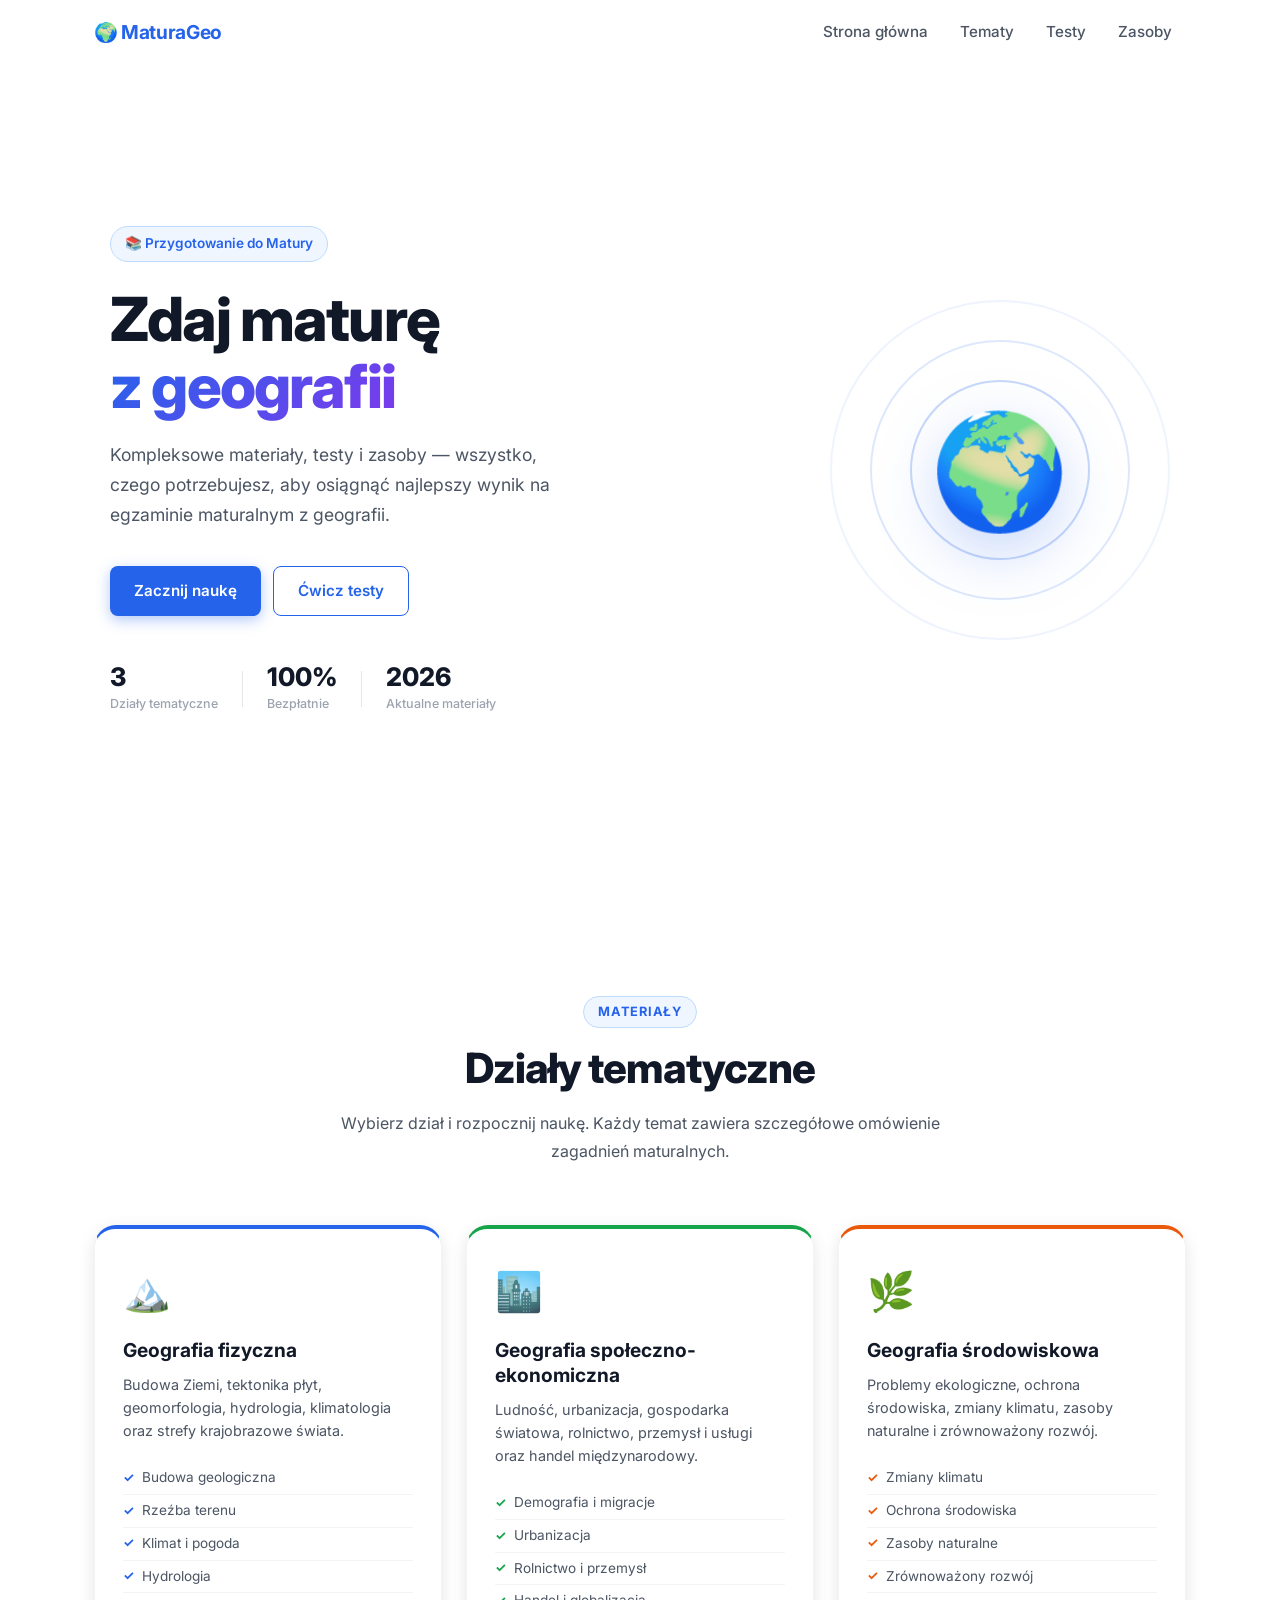
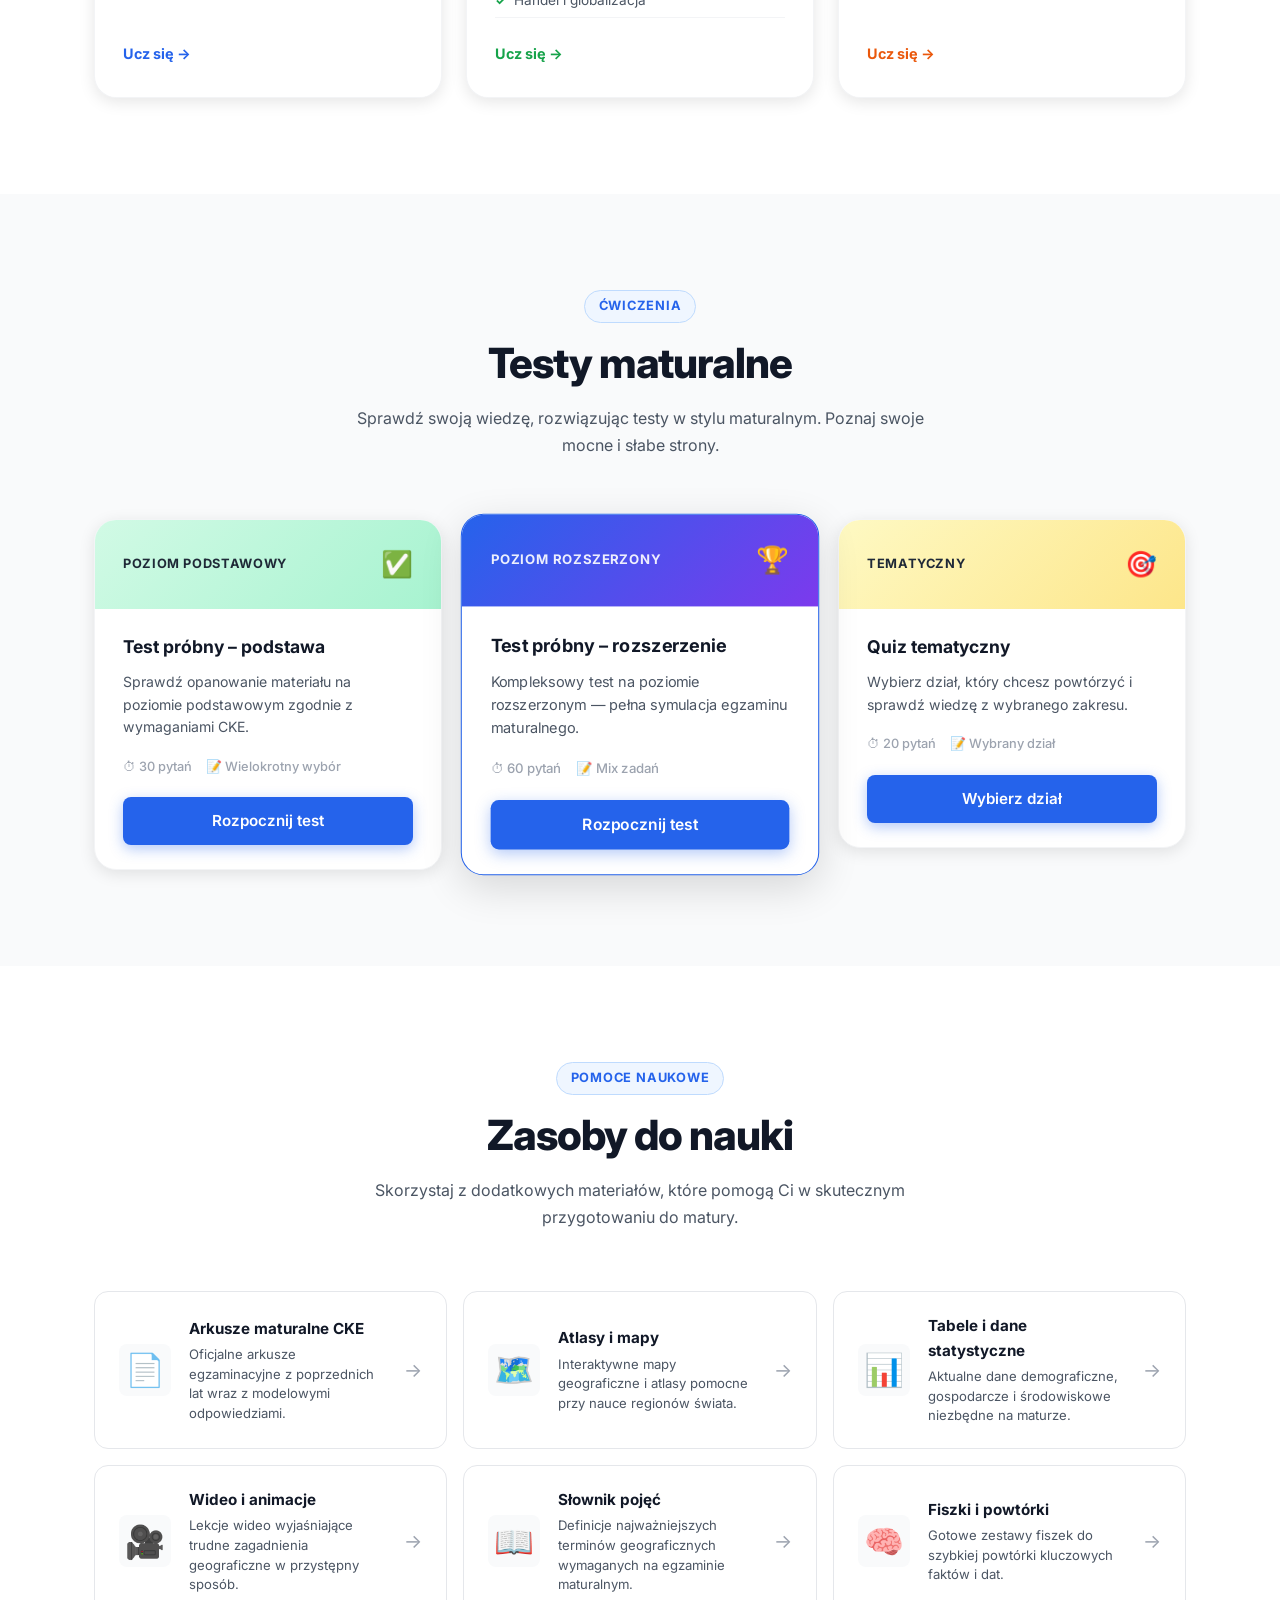
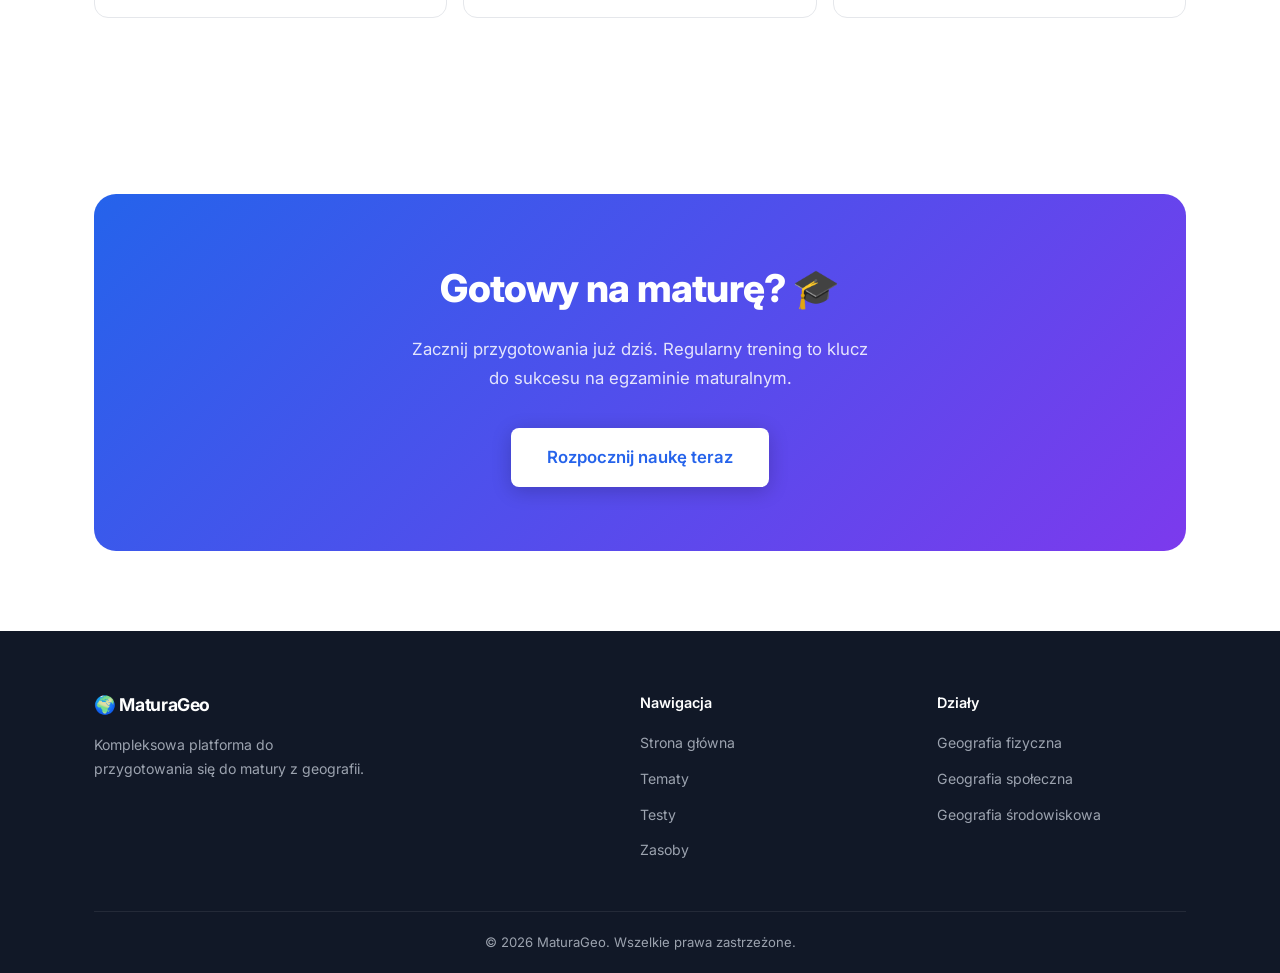
==== commit 8e0c05b6: "Poprawka literówki: Demografa -> Demografia Agent-Logs-Url: https://github.com/FiuzBlitz/Matura/sess" ====
--- a/geografia-matura.html
+++ b/geografia-matura.html
@@ -88,7 +88,7 @@
                         <h3 class="card-title">Geografia społeczno-ekonomiczna</h3>
                         <p class="card-desc">Ludność, urbanizacja, gospodarka światowa, rolnictwo, przemysł i usługi oraz handel międzynarodowy.</p>
                         <ul class="card-topics">
-                            <li>Demografa i migracje</li>
+                            <li>Demografia i migracje</li>
                             <li>Urbanizacja</li>
                             <li>Rolnictwo i przemysł</li>
                             <li>Handel i globalizacja</li>
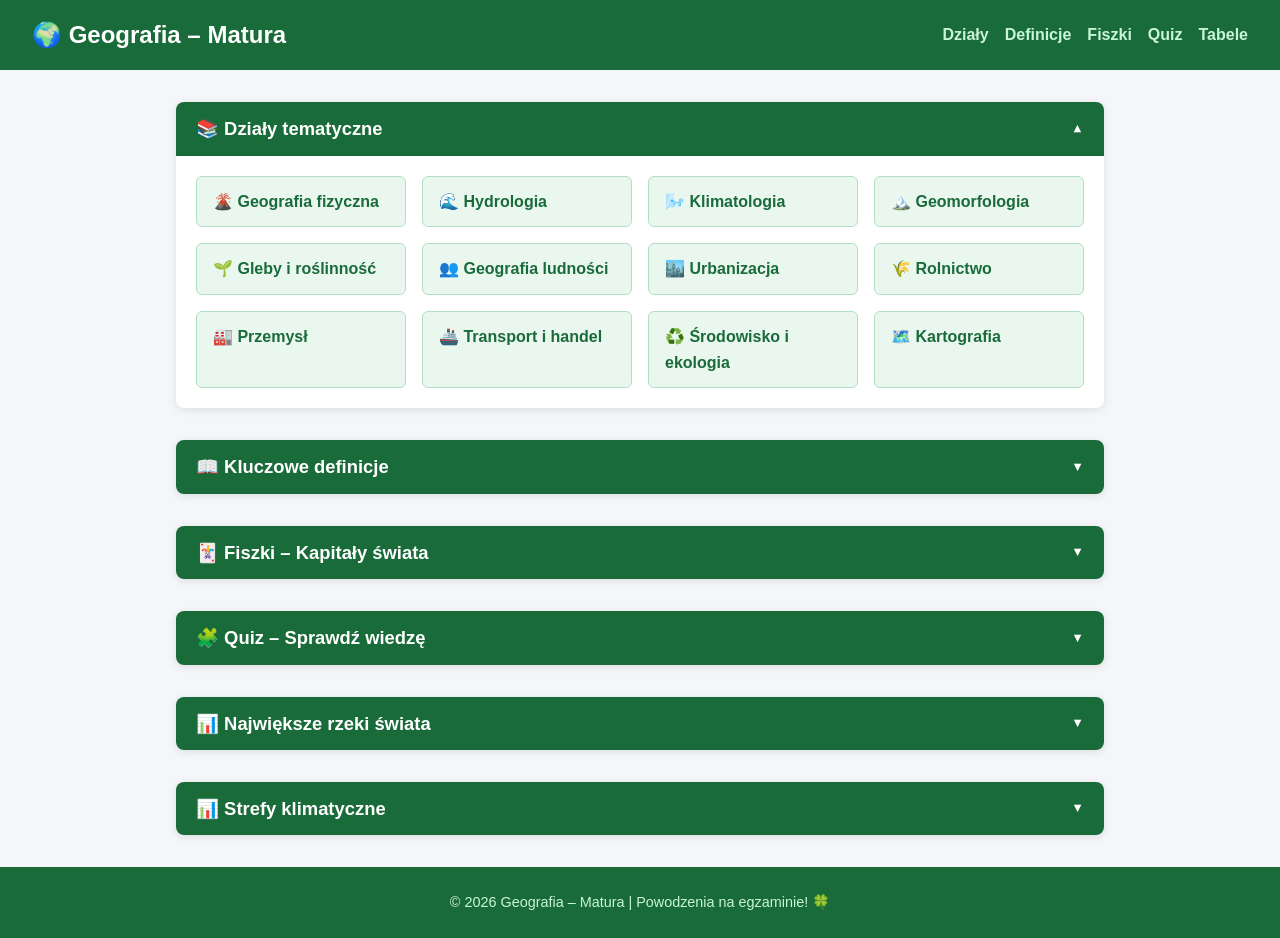
==== commit 2fb225a3: "Rebuild geografia-matura.html as complete self-contained page Agent-Logs-Url: https://github.com/Fiu" ====
--- a/geografia-matura.html
+++ b/geografia-matura.html
@@ -1,309 +1,498 @@
 <!DOCTYPE html>
 <html lang="pl">
 <head>
-    <meta charset="UTF-8">
-    <meta name="viewport" content="width=device-width, initial-scale=1.0">
-    <title>Matura z Geografii – Nauka i Przygotowanie</title>
-    <link rel="preconnect" href="https://fonts.googleapis.com">
-    <link rel="preconnect" href="https://fonts.gstatic.com" crossorigin>
-    <link href="https://fonts.googleapis.com/css2?family=Inter:wght@300;400;500;600;700;800&display=swap" rel="stylesheet">
-    <link rel="stylesheet" href="styles.css">
+  <meta charset="UTF-8">
+  <meta name="viewport" content="width=device-width, initial-scale=1.0">
+  <title>Geografia – Matura</title>
+  <style>
+    *, *::before, *::after { box-sizing: border-box; margin: 0; padding: 0; }
+
+    body {
+      font-family: 'Segoe UI', Tahoma, Geneva, Verdana, sans-serif;
+      background: #f4f6f9;
+      color: #222;
+      line-height: 1.6;
+    }
+
+    header {
+      background: #1a6b3a;
+      color: #fff;
+      padding: 1rem 2rem;
+      display: flex;
+      align-items: center;
+      justify-content: space-between;
+      flex-wrap: wrap;
+      gap: 0.5rem;
+    }
+
+    header h1 { font-size: 1.5rem; }
+
+    nav ul {
+      list-style: none;
+      display: flex;
+      gap: 1rem;
+      flex-wrap: wrap;
+    }
+
+    nav a {
+      color: #c8f5d8;
+      text-decoration: none;
+      font-weight: 600;
+      transition: color .2s;
+    }
+
+    nav a:hover { color: #fff; }
+
+    main {
+      max-width: 960px;
+      margin: 2rem auto;
+      padding: 0 1rem;
+    }
+
+    /* ---- cards ---- */
+    .card {
+      background: #fff;
+      border-radius: 8px;
+      box-shadow: 0 2px 8px rgba(0,0,0,.1);
+      margin-bottom: 2rem;
+      overflow: hidden;
+    }
+
+    .card-header {
+      background: #1a6b3a;
+      color: #fff;
+      padding: .75rem 1.25rem;
+      font-size: 1.15rem;
+      font-weight: 700;
+      cursor: pointer;
+      display: flex;
+      justify-content: space-between;
+      align-items: center;
+      user-select: none;
+    }
+
+    .card-header::after { content: '▼'; font-size: .8rem; transition: transform .25s; }
+    .card-header.open::after { transform: rotate(-180deg); }
+
+    .card-body {
+      padding: 1.25rem;
+      display: none;
+    }
+
+    .card-body.visible { display: block; }
+
+    /* ---- topic grid ---- */
+    .topic-grid {
+      display: grid;
+      grid-template-columns: repeat(auto-fill, minmax(200px, 1fr));
+      gap: 1rem;
+    }
+
+    .topic-item {
+      background: #eaf7ef;
+      border: 1px solid #b2dfc4;
+      border-radius: 6px;
+      padding: .75rem 1rem;
+      font-weight: 600;
+      color: #1a6b3a;
+    }
+
+    /* ---- definition list ---- */
+    dl { display: grid; grid-template-columns: auto 1fr; gap: .4rem .75rem; }
+    dt { font-weight: 700; color: #1a6b3a; white-space: nowrap; }
+    dd { border-bottom: 1px dashed #ddd; padding-bottom: .35rem; }
+
+    /* ---- quiz ---- */
+    .quiz { margin-top: .5rem; }
+
+    .question-block {
+      background: #f9fafb;
+      border: 1px solid #dde3ea;
+      border-radius: 6px;
+      padding: 1rem;
+      margin-bottom: 1rem;
+    }
+
+    .question-block p { font-weight: 600; margin-bottom: .5rem; }
+
+    .options label {
+      display: block;
+      cursor: pointer;
+      padding: .25rem .5rem;
+      border-radius: 4px;
+      transition: background .15s;
+    }
+
+    .options label:hover { background: #eaf7ef; }
+    .options input { margin-right: .5rem; }
+
+    .check-btn {
+      background: #1a6b3a;
+      color: #fff;
+      border: none;
+      border-radius: 6px;
+      padding: .6rem 1.4rem;
+      font-size: 1rem;
+      cursor: pointer;
+      transition: background .2s;
+      margin-top: .75rem;
+    }
+
+    .check-btn:hover { background: #145530; }
+
+    .result {
+      margin-top: .75rem;
+      font-weight: 700;
+      font-size: 1.1rem;
+    }
+
+    .correct { color: #1a6b3a; }
+    .wrong { color: #c0392b; }
+
+    /* ---- flashcards ---- */
+    .flashcard-area { text-align: center; }
+
+    .flashcard {
+      background: #1a6b3a;
+      color: #fff;
+      border-radius: 10px;
+      padding: 2rem 1.5rem;
+      font-size: 1.2rem;
+      font-weight: 700;
+      min-height: 120px;
+      display: flex;
+      align-items: center;
+      justify-content: center;
+      cursor: pointer;
+      transition: background .2s;
+      margin-bottom: .75rem;
+    }
+
+    .flashcard.flipped { background: #145530; }
+
+    .fc-controls { display: flex; gap: .75rem; justify-content: center; flex-wrap: wrap; }
+
+    .fc-btn {
+      background: #fff;
+      color: #1a6b3a;
+      border: 2px solid #1a6b3a;
+      border-radius: 6px;
+      padding: .5rem 1.2rem;
+      font-size: .95rem;
+      font-weight: 600;
+      cursor: pointer;
+      transition: all .2s;
+    }
+
+    .fc-btn:hover { background: #1a6b3a; color: #fff; }
+
+    .fc-counter { color: #555; margin-bottom: .75rem; }
+
+    /* ---- table ---- */
+    table { width: 100%; border-collapse: collapse; }
+    th { background: #1a6b3a; color: #fff; padding: .6rem .9rem; text-align: left; }
+    td { padding: .55rem .9rem; border-bottom: 1px solid #e4eaef; }
+    tr:nth-child(even) td { background: #f4f6f9; }
+
+    footer {
+      text-align: center;
+      padding: 1.5rem;
+      background: #1a6b3a;
+      color: #c8f5d8;
+      font-size: .9rem;
+    }
+  </style>
 </head>
 <body>
 
-    <!-- NAWIGACJA -->
-    <nav class="navbar" id="navbar">
-        <div class="nav-container">
-            <a href="#" class="nav-logo">🌍 MaturaGeo</a>
-            <button class="nav-toggle" id="navToggle" aria-label="Menu">&#9776;</button>
-            <ul class="nav-links" id="navLinks">
-                <li><a href="#witaj" class="nav-link">Strona główna</a></li>
-                <li><a href="#tematy" class="nav-link">Tematy</a></li>
-                <li><a href="#testy" class="nav-link">Testy</a></li>
-                <li><a href="#zasoby" class="nav-link">Zasoby</a></li>
-            </ul>
+<header>
+  <h1>🌍 Geografia – Matura</h1>
+  <nav>
+    <ul>
+      <li><a href="#dzialy">Działy</a></li>
+      <li><a href="#definicje">Definicje</a></li>
+      <li><a href="#fiszki">Fiszki</a></li>
+      <li><a href="#quiz">Quiz</a></li>
+      <li><a href="#tabele">Tabele</a></li>
+    </ul>
+  </nav>
+</header>
+
+<main>
+
+  <!-- ==================== DZIAŁY ==================== -->
+  <section id="dzialy">
+    <div class="card">
+      <div class="card-header open" onclick="toggle(this)">📚 Działy tematyczne</div>
+      <div class="card-body visible">
+        <div class="topic-grid">
+          <div class="topic-item">🌋 Geografia fizyczna</div>
+          <div class="topic-item">🌊 Hydrologia</div>
+          <div class="topic-item">🌬️ Klimatologia</div>
+          <div class="topic-item">🏔️ Geomorfologia</div>
+          <div class="topic-item">🌱 Gleby i roślinność</div>
+          <div class="topic-item">👥 Geografia ludności</div>
+          <div class="topic-item">🏙️ Urbanizacja</div>
+          <div class="topic-item">🌾 Rolnictwo</div>
+          <div class="topic-item">🏭 Przemysł</div>
+          <div class="topic-item">🚢 Transport i handel</div>
+          <div class="topic-item">♻️ Środowisko i ekologia</div>
+          <div class="topic-item">🗺️ Kartografia</div>
         </div>
-    </nav>
-
-    <!-- HERO -->
-    <header class="hero" id="witaj">
-        <div class="hero-content">
-            <span class="hero-badge">📚 Przygotowanie do Matury</span>
-            <h1>Zdaj maturę<br><span class="hero-accent">z geografii</span></h1>
-            <p class="hero-subtitle">Kompleksowe materiały, testy i zasoby — wszystko, czego potrzebujesz, aby osiągnąć najlepszy wynik na egzaminie maturalnym z geografii.</p>
-            <div class="hero-buttons">
-                <a href="#tematy" class="btn btn-primary">Zacznij naukę</a>
-                <a href="#testy" class="btn btn-secondary">Ćwicz testy</a>
-            </div>
-            <div class="hero-stats">
-                <div class="stat">
-                    <span class="stat-number">3</span>
-                    <span class="stat-label">Działy tematyczne</span>
-                </div>
-                <div class="stat-divider"></div>
-                <div class="stat">
-                    <span class="stat-number">100%</span>
-                    <span class="stat-label">Bezpłatnie</span>
-                </div>
-                <div class="stat-divider"></div>
-                <div class="stat">
-                    <span class="stat-number">2026</span>
-                    <span class="stat-label">Aktualne materiały</span>
-                </div>
-            </div>
+      </div>
+    </div>
+  </section>
+
+  <!-- ==================== DEFINICJE ==================== -->
+  <section id="definicje">
+    <div class="card">
+      <div class="card-header" onclick="toggle(this)">📖 Kluczowe definicje</div>
+      <div class="card-body">
+        <dl>
+          <dt>Izobara</dt>
+          <dd>Linia łącząca punkty o jednakowym ciśnieniu atmosferycznym na mapie synoptycznej.</dd>
+
+          <dt>Izoterma</dt>
+          <dd>Linia łącząca punkty o jednakowej temperaturze powietrza.</dd>
+
+          <dt>Depresja</dt>
+          <dd>Obszar leżący poniżej poziomu morza.</dd>
+
+          <dt>Litosfera</dt>
+          <dd>Zewnętrzna, sztywna powłoka Ziemi obejmująca skorupę i górny płaszcz.</dd>
+
+          <dt>Urbanizacja</dt>
+          <dd>Proces wzrostu liczby ludności miejskiej oraz rozwoju miast.</dd>
+
+          <dt>Migracja</dt>
+          <dd>Przemieszczanie się ludności z jednego miejsca do drugiego w celu osiedlenia się.</dd>
+
+          <dt>Przyrost naturalny</dt>
+          <dd>Różnica między liczbą urodzeń a liczbą zgonów w danym czasie i obszarze.</dd>
+
+          <dt>PKB</dt>
+          <dd>Produkt Krajowy Brutto – wartość wszystkich dóbr i usług wytworzonych w kraju w ciągu roku.</dd>
+
+          <dt>Strefa klimatyczna</dt>
+          <dd>Pas Ziemi o zbliżonych warunkach klimatycznych, wyznaczany głównie przez szerokość geograficzną.</dd>
+
+          <dt>Wododział</dt>
+          <dd>Linia lub obszar rozgraniczający zlewnie dwóch różnych rzek lub dorzeczy.</dd>
+
+          <dt>Zlodowacenie</dt>
+          <dd>Okres, w którym duże obszary lądów były pokryte lodem lodowcowym.</dd>
+
+          <dt>Erozja</dt>
+          <dd>Proces niszczenia skał i gleby przez wodę, wiatr lub lód.</dd>
+
+          <dt>Delta</dt>
+          <dd>Stożkowate rozszerzenie ujścia rzeki, powstałe z osadów naniesionych przez nurt.</dd>
+
+          <dt>Meander</dt>
+          <dd>Zakole rzeki powstałe w wyniku jej erozji bocznej na równinnym terenie.</dd>
+
+          <dt>Antycyklon</dt>
+          <dd>Obszar wysokiego ciśnienia atmosferycznego z wiatrami wiejącymi od centrum na zewnątrz.</dd>
+        </dl>
+      </div>
+    </div>
+  </section>
+
+  <!-- ==================== FISZKI ==================== -->
+  <section id="fiszki">
+    <div class="card">
+      <div class="card-header" onclick="toggle(this)">🃏 Fiszki – Kapitały świata</div>
+      <div class="card-body">
+        <div class="flashcard-area">
+          <p class="fc-counter" id="fc-counter">1 / 10</p>
+          <div class="flashcard" id="flashcard" onclick="flipCard()">Kliknij, aby zobaczyć pytanie</div>
+          <div class="fc-controls">
+            <button class="fc-btn" onclick="prevCard()">← Poprzednia</button>
+            <button class="fc-btn" onclick="flipCard()">Odwróć</button>
+            <button class="fc-btn" onclick="nextCard()">Następna →</button>
+          </div>
         </div>
-        <div class="hero-visual">
-            <div class="globe-ring ring-1"></div>
-            <div class="globe-ring ring-2"></div>
-            <div class="globe-ring ring-3"></div>
-            <div class="globe-emoji">🌍</div>
-        </div>
-    </header>
-
-    <main>
-
-        <!-- TEMATY -->
-        <section id="tematy" class="section">
-            <div class="container">
-                <div class="section-header">
-                    <span class="section-badge">Materiały</span>
-                    <h2 class="section-title">Działy tematyczne</h2>
-                    <p class="section-desc">Wybierz dział i rozpocznij naukę. Każdy temat zawiera szczegółowe omówienie zagadnień maturalnych.</p>
-                </div>
-                <div class="cards-grid">
-                    <article class="card card--blue">
-                        <div class="card-icon">🏔️</div>
-                        <h3 class="card-title">Geografia fizyczna</h3>
-                        <p class="card-desc">Budowa Ziemi, tektonika płyt, geomorfologia, hydrologia, klimatologia oraz strefy krajobrazowe świata.</p>
-                        <ul class="card-topics">
-                            <li>Budowa geologiczna</li>
-                            <li>Rzeźba terenu</li>
-                            <li>Klimat i pogoda</li>
-                            <li>Hydrologia</li>
-                        </ul>
-                        <a href="#" class="card-link">Ucz się →</a>
-                    </article>
-                    <article class="card card--green">
-                        <div class="card-icon">🏙️</div>
-                        <h3 class="card-title">Geografia społeczno-ekonomiczna</h3>
-                        <p class="card-desc">Ludność, urbanizacja, gospodarka światowa, rolnictwo, przemysł i usługi oraz handel międzynarodowy.</p>
-                        <ul class="card-topics">
-                            <li>Demografia i migracje</li>
-                            <li>Urbanizacja</li>
-                            <li>Rolnictwo i przemysł</li>
-                            <li>Handel i globalizacja</li>
-                        </ul>
-                        <a href="#" class="card-link">Ucz się →</a>
-                    </article>
-                    <article class="card card--orange">
-                        <div class="card-icon">🌿</div>
-                        <h3 class="card-title">Geografia środowiskowa</h3>
-                        <p class="card-desc">Problemy ekologiczne, ochrona środowiska, zmiany klimatu, zasoby naturalne i zrównoważony rozwój.</p>
-                        <ul class="card-topics">
-                            <li>Zmiany klimatu</li>
-                            <li>Ochrona środowiska</li>
-                            <li>Zasoby naturalne</li>
-                            <li>Zrównoważony rozwój</li>
-                        </ul>
-                        <a href="#" class="card-link">Ucz się →</a>
-                    </article>
-                </div>
-            </div>
-        </section>
-
-        <!-- TESTY -->
-        <section id="testy" class="section section--alt">
-            <div class="container">
-                <div class="section-header">
-                    <span class="section-badge">Ćwiczenia</span>
-                    <h2 class="section-title">Testy maturalne</h2>
-                    <p class="section-desc">Sprawdź swoją wiedzę, rozwiązując testy w stylu maturalnym. Poznaj swoje mocne i słabe strony.</p>
-                </div>
-                <div class="tests-grid">
-                    <div class="test-card">
-                        <div class="test-card__header test-card__header--easy">
-                            <span class="test-level">Poziom podstawowy</span>
-                            <span class="test-icon">✅</span>
-                        </div>
-                        <div class="test-card__body">
-                            <h3>Test próbny – podstawa</h3>
-                            <p>Sprawdź opanowanie materiału na poziomie podstawowym zgodnie z wymaganiami CKE.</p>
-                            <div class="test-meta">
-                                <span>⏱ 30 pytań</span>
-                                <span>📝 Wielokrotny wybór</span>
-                            </div>
-                            <a href="#" class="btn btn-primary btn--full">Rozpocznij test</a>
-                        </div>
-                    </div>
-                    <div class="test-card test-card--featured">
-                        <div class="test-card__header test-card__header--hard">
-                            <span class="test-level">Poziom rozszerzony</span>
-                            <span class="test-icon">🏆</span>
-                        </div>
-                        <div class="test-card__body">
-                            <h3>Test próbny – rozszerzenie</h3>
-                            <p>Kompleksowy test na poziomie rozszerzonym — pełna symulacja egzaminu maturalnego.</p>
-                            <div class="test-meta">
-                                <span>⏱ 60 pytań</span>
-                                <span>📝 Mix zadań</span>
-                            </div>
-                            <a href="#" class="btn btn-primary btn--full">Rozpocznij test</a>
-                        </div>
-                    </div>
-                    <div class="test-card">
-                        <div class="test-card__header test-card__header--mid">
-                            <span class="test-level">Tematyczny</span>
-                            <span class="test-icon">🎯</span>
-                        </div>
-                        <div class="test-card__body">
-                            <h3>Quiz tematyczny</h3>
-                            <p>Wybierz dział, który chcesz powtórzyć i sprawdź wiedzę z wybranego zakresu.</p>
-                            <div class="test-meta">
-                                <span>⏱ 20 pytań</span>
-                                <span>📝 Wybrany dział</span>
-                            </div>
-                            <a href="#" class="btn btn-primary btn--full">Wybierz dział</a>
-                        </div>
-                    </div>
-                </div>
-            </div>
-        </section>
-
-        <!-- ZASOBY -->
-        <section id="zasoby" class="section">
-            <div class="container">
-                <div class="section-header">
-                    <span class="section-badge">Pomoce naukowe</span>
-                    <h2 class="section-title">Zasoby do nauki</h2>
-                    <p class="section-desc">Skorzystaj z dodatkowych materiałów, które pomogą Ci w skutecznym przygotowaniu do matury.</p>
-                </div>
-                <div class="resources-grid">
-                    <a href="#" class="resource-card">
-                        <div class="resource-icon">📄</div>
-                        <div class="resource-body">
-                            <h3>Arkusze maturalne CKE</h3>
-                            <p>Oficjalne arkusze egzaminacyjne z poprzednich lat wraz z modelowymi odpowiedziami.</p>
-                        </div>
-                        <span class="resource-arrow">→</span>
-                    </a>
-                    <a href="#" class="resource-card">
-                        <div class="resource-icon">🗺️</div>
-                        <div class="resource-body">
-                            <h3>Atlasy i mapy</h3>
-                            <p>Interaktywne mapy geograficzne i atlasy pomocne przy nauce regionów świata.</p>
-                        </div>
-                        <span class="resource-arrow">→</span>
-                    </a>
-                    <a href="#" class="resource-card">
-                        <div class="resource-icon">📊</div>
-                        <div class="resource-body">
-                            <h3>Tabele i dane statystyczne</h3>
-                            <p>Aktualne dane demograficzne, gospodarcze i środowiskowe niezbędne na maturze.</p>
-                        </div>
-                        <span class="resource-arrow">→</span>
-                    </a>
-                    <a href="#" class="resource-card">
-                        <div class="resource-icon">🎥</div>
-                        <div class="resource-body">
-                            <h3>Wideo i animacje</h3>
-                            <p>Lekcje wideo wyjaśniające trudne zagadnienia geograficzne w przystępny sposób.</p>
-                        </div>
-                        <span class="resource-arrow">→</span>
-                    </a>
-                    <a href="#" class="resource-card">
-                        <div class="resource-icon">📖</div>
-                        <div class="resource-body">
-                            <h3>Słownik pojęć</h3>
-                            <p>Definicje najważniejszych terminów geograficznych wymaganych na egzaminie maturalnym.</p>
-                        </div>
-                        <span class="resource-arrow">→</span>
-                    </a>
-                    <a href="#" class="resource-card">
-                        <div class="resource-icon">🧠</div>
-                        <div class="resource-body">
-                            <h3>Fiszki i powtórki</h3>
-                            <p>Gotowe zestawy fiszek do szybkiej powtórki kluczowych faktów i dat.</p>
-                        </div>
-                        <span class="resource-arrow">→</span>
-                    </a>
-                </div>
-            </div>
-        </section>
-
-        <!-- CTA -->
-        <section class="cta-section">
-            <div class="container">
-                <div class="cta-box">
-                    <h2>Gotowy na maturę? 🎓</h2>
-                    <p>Zacznij przygotowania już dziś. Regularny trening to klucz do sukcesu na egzaminie maturalnym.</p>
-                    <a href="#tematy" class="btn btn-primary btn--large">Rozpocznij naukę teraz</a>
-                </div>
-            </div>
-        </section>
-
-    </main>
-
-    <!-- STOPKA -->
-    <footer class="footer">
-        <div class="container">
-            <div class="footer-content">
-                <div class="footer-brand">
-                    <span class="nav-logo">🌍 MaturaGeo</span>
-                    <p>Kompleksowa platforma do przygotowania się do matury z geografii.</p>
-                </div>
-                <div class="footer-links">
-                    <h4>Nawigacja</h4>
-                    <ul>
-                        <li><a href="#witaj">Strona główna</a></li>
-                        <li><a href="#tematy">Tematy</a></li>
-                        <li><a href="#testy">Testy</a></li>
-                        <li><a href="#zasoby">Zasoby</a></li>
-                    </ul>
-                </div>
-                <div class="footer-links">
-                    <h4>Działy</h4>
-                    <ul>
-                        <li><a href="#">Geografia fizyczna</a></li>
-                        <li><a href="#">Geografia społeczna</a></li>
-                        <li><a href="#">Geografia środowiskowa</a></li>
-                    </ul>
-                </div>
-            </div>
-            <div class="footer-bottom">
-                <p>&copy; 2026 MaturaGeo. Wszelkie prawa zastrzeżone.</p>
-            </div>
-        </div>
-    </footer>
-
-    <script>
-        // Sticky navbar on scroll
-        const navbar = document.getElementById('navbar');
-        window.addEventListener('scroll', () => {
-            navbar.classList.toggle('navbar--scrolled', window.scrollY > 50);
-        });
-
-        // Mobile nav toggle
-        const navToggle = document.getElementById('navToggle');
-        const navLinks = document.getElementById('navLinks');
-        navToggle.addEventListener('click', () => {
-            navLinks.classList.toggle('nav-links--open');
-        });
-
-        // Close mobile nav on link click
-        document.querySelectorAll('.nav-link').forEach(link => {
-            link.addEventListener('click', () => navLinks.classList.remove('nav-links--open'));
-        });
-
-        // Smooth scroll for anchor links
-        document.querySelectorAll('a[href^="#"]').forEach(anchor => {
-            anchor.addEventListener('click', function (e) {
-                const target = document.querySelector(this.getAttribute('href'));
-                if (target) {
-                    e.preventDefault();
-                    target.scrollIntoView({ behavior: 'smooth' });
-                }
-            });
-        });
-    </script>
+      </div>
+    </div>
+  </section>
+
+  <!-- ==================== QUIZ ==================== -->
+  <section id="quiz">
+    <div class="card">
+      <div class="card-header" onclick="toggle(this)">🧩 Quiz – Sprawdź wiedzę</div>
+      <div class="card-body">
+        <div class="quiz" id="quiz-container"></div>
+        <button class="check-btn" onclick="checkQuiz()">Sprawdź odpowiedzi</button>
+        <div class="result" id="quiz-result"></div>
+      </div>
+    </div>
+  </section>
+
+  <!-- ==================== TABELE ==================== -->
+  <section id="tabele">
+    <div class="card">
+      <div class="card-header" onclick="toggle(this)">📊 Największe rzeki świata</div>
+      <div class="card-body">
+        <table>
+          <thead>
+            <tr><th>Rzeka</th><th>Długość (km)</th><th>Kontynent</th><th>Uchodzi do</th></tr>
+          </thead>
+          <tbody>
+            <tr><td>Nil</td><td>6 650</td><td>Afryka</td><td>Morze Śródziemne</td></tr>
+            <tr><td>Amazonka</td><td>6 400</td><td>Ameryka Pd.</td><td>Ocean Atlantycki</td></tr>
+            <tr><td>Jangcy</td><td>6 300</td><td>Azja</td><td>Morze Wschodniochińskie</td></tr>
+            <tr><td>Missisipi-Missouri</td><td>6 275</td><td>Ameryka Pn.</td><td>Zatoka Meksykańska</td></tr>
+            <tr><td>Jenisej</td><td>5 539</td><td>Azja</td><td>Morze Karskie</td></tr>
+            <tr><td>Ob</td><td>5 410</td><td>Azja</td><td>Zatoka Obska</td></tr>
+            <tr><td>Huang He</td><td>5 464</td><td>Azja</td><td>Morze Żółte</td></tr>
+            <tr><td>Kongo</td><td>4 700</td><td>Afryka</td><td>Ocean Atlantycki</td></tr>
+            <tr><td>Amur</td><td>4 444</td><td>Azja</td><td>Morze Ochockie</td></tr>
+            <tr><td>Wołga</td><td>3 531</td><td>Europa</td><td>Morze Kaspijskie</td></tr>
+          </tbody>
+        </table>
+      </div>
+    </div>
+
+    <div class="card">
+      <div class="card-header" onclick="toggle(this)">📊 Strefy klimatyczne</div>
+      <div class="card-body">
+        <table>
+          <thead>
+            <tr><th>Strefa</th><th>Szerokość geogr.</th><th>Temperatura</th><th>Opady</th></tr>
+          </thead>
+          <tbody>
+            <tr><td>Równikowa</td><td>0°–10°</td><td>Wysoka cały rok (~26 °C)</td><td>Bardzo obfite (>2000 mm)</td></tr>
+            <tr><td>Zwrotnikowa wilgotna</td><td>10°–20°</td><td>Wysoka z porą deszczową</td><td>Sezonowe (1000–2000 mm)</td></tr>
+            <tr><td>Zwrotnikowa sucha</td><td>20°–30°</td><td>Wysoka, duże dobowe wahania</td><td>Małe (<250 mm)</td></tr>
+            <tr><td>Podzwrotnikowa</td><td>30°–40°</td><td>Gorące lato, łagodna zima</td><td>Sezonowe</td></tr>
+            <tr><td>Umiarkowana</td><td>40°–60°</td><td>4 wyraźne pory roku</td><td>Równomierne (600–800 mm)</td></tr>
+            <tr><td>Subpolarna</td><td>60°–70°</td><td>Długie mroźne zimy</td><td>Małe (<400 mm)</td></tr>
+            <tr><td>Polarna</td><td>>70°</td><td>Poniżej 0 °C przez większość roku</td><td>Bardzo małe (<200 mm)</td></tr>
+          </tbody>
+        </table>
+      </div>
+    </div>
+  </section>
+
+</main>
+
+<footer>
+  <p>&copy; 2026 Geografia – Matura | Powodzenia na egzaminie! 🍀</p>
+</footer>
+
+<script>
+  /* ---- accordion ---- */
+  function toggle(header) {
+    header.classList.toggle('open');
+    const body = header.nextElementSibling;
+    body.classList.toggle('visible');
+  }
+
+  /* ---- flashcards ---- */
+  const flashcards = [
+    { q: 'Stolica Brazylii?', a: 'Brasília' },
+    { q: 'Stolica Australii?', a: 'Canberra' },
+    { q: 'Stolica Kanady?', a: 'Ottawa' },
+    { q: 'Stolica Japonii?', a: 'Tokio' },
+    { q: 'Stolica Indii?', a: 'New Delhi' },
+    { q: 'Stolica Egiptu?', a: 'Kair' },
+    { q: 'Stolica Argentyny?', a: 'Buenos Aires' },
+    { q: 'Stolica Rosji?', a: 'Moskwa' },
+    { q: 'Stolica RPA?', a: 'Pretoria / Kapsztad / Bloemfontein' },
+    { q: 'Stolica Meksyku?', a: 'Miasto Meksyk' },
+  ];
+
+  let fcIndex = 0;
+  let fcFlipped = false;
+
+  function updateCard() {
+    const el = document.getElementById('flashcard');
+    const counter = document.getElementById('fc-counter');
+    el.textContent = fcFlipped ? flashcards[fcIndex].a : flashcards[fcIndex].q;
+    el.className = 'flashcard' + (fcFlipped ? ' flipped' : '');
+    counter.textContent = (fcIndex + 1) + ' / ' + flashcards.length;
+  }
+
+  function flipCard() { fcFlipped = !fcFlipped; updateCard(); }
+  function nextCard() { fcIndex = (fcIndex + 1) % flashcards.length; fcFlipped = false; updateCard(); }
+  function prevCard() { fcIndex = (fcIndex - 1 + flashcards.length) % flashcards.length; fcFlipped = false; updateCard(); }
+
+  updateCard();
+
+  /* ---- quiz ---- */
+  const questions = [
+    {
+      q: 'Która rzeka jest najdłuższa na świecie?',
+      options: ['Amazonka', 'Nil', 'Jangcy', 'Missisipi'],
+      correct: 1
+    },
+    {
+      q: 'Jaki jest największy kontynent pod względem powierzchni?',
+      options: ['Afryka', 'Ameryka Północna', 'Azja', 'Europa'],
+      correct: 2
+    },
+    {
+      q: 'W której strefie klimatycznej leży Polska?',
+      options: ['Zwrotnikowej', 'Umiarkowanej', 'Polarnej', 'Równikowej'],
+      correct: 1
+    },
+    {
+      q: 'Najwyższy szczyt świata to:',
+      options: ['K2', 'Mont Blanc', 'Kilimandżaro', 'Mount Everest'],
+      correct: 3
+    },
+    {
+      q: 'Przyrost naturalny to:',
+      options: [
+        'Różnica urodzeń i zgonów',
+        'Suma urodzeń i migracji',
+        'Różnica imigracji i emigracji',
+        'Liczba urodzeń na 1000 mieszkańców'
+      ],
+      correct: 0
+    },
+    {
+      q: 'Która z wysp jest największa na świecie?',
+      options: ['Nowa Gwinea', 'Borneo', 'Grenlandia', 'Madagaskar'],
+      correct: 2
+    },
+    {
+      q: 'Skała osadowa to:',
+      options: ['Granit', 'Bazalt', 'Wapień', 'Gnejs'],
+      correct: 2
+    },
+  ];
+
+  const qContainer = document.getElementById('quiz-container');
+
+  questions.forEach((q, i) => {
+    const block = document.createElement('div');
+    block.className = 'question-block';
+    block.innerHTML = `<p>${i + 1}. ${q.q}</p><div class="options">${
+      q.options.map((o, j) =>
+        `<label><input type="radio" name="q${i}" value="${j}"> ${o}</label>`
+      ).join('')
+    }</div>`;
+    qContainer.appendChild(block);
+  });
+
+  function checkQuiz() {
+    let score = 0;
+    questions.forEach((q, i) => {
+      const sel = document.querySelector(`input[name="q${i}"]:checked`);
+      const block = document.querySelectorAll('.question-block')[i];
+      block.style.borderColor = '';
+      if (sel && parseInt(sel.value) === q.correct) {
+        score++;
+        block.style.borderColor = '#1a6b3a';
+      } else {
+        block.style.borderColor = '#c0392b';
+      }
+    });
+    const res = document.getElementById('quiz-result');
+    res.textContent = `Wynik: ${score} / ${questions.length}`;
+    res.className = 'result ' + (score >= questions.length * 0.6 ? 'correct' : 'wrong');
+  }
+</script>
 </body>
 </html>
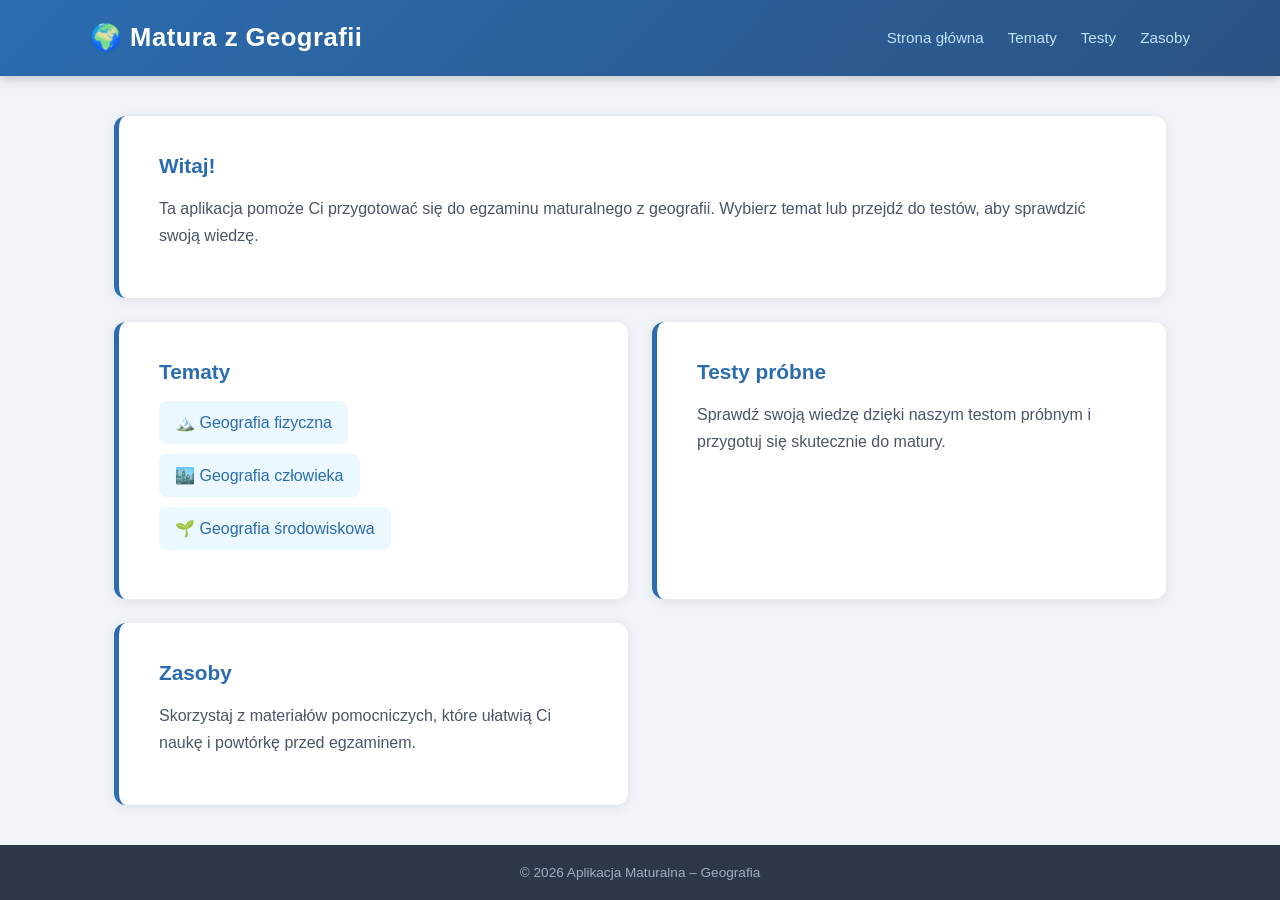
==== commit cef89bf8: "Translate page to Polish and improve design with CSS Agent-Logs-Url: https://github.com/FiuzBlitz/Ma" ====
--- a/geografia-matura.html
+++ b/geografia-matura.html
@@ -1,498 +1,49 @@
 <!DOCTYPE html>
 <html lang="pl">
 <head>
-  <meta charset="UTF-8">
-  <meta name="viewport" content="width=device-width, initial-scale=1.0">
-  <title>Geografia – Matura</title>
-  <style>
-    *, *::before, *::after { box-sizing: border-box; margin: 0; padding: 0; }
-
-    body {
-      font-family: 'Segoe UI', Tahoma, Geneva, Verdana, sans-serif;
-      background: #f4f6f9;
-      color: #222;
-      line-height: 1.6;
-    }
-
-    header {
-      background: #1a6b3a;
-      color: #fff;
-      padding: 1rem 2rem;
-      display: flex;
-      align-items: center;
-      justify-content: space-between;
-      flex-wrap: wrap;
-      gap: 0.5rem;
-    }
-
-    header h1 { font-size: 1.5rem; }
-
-    nav ul {
-      list-style: none;
-      display: flex;
-      gap: 1rem;
-      flex-wrap: wrap;
-    }
-
-    nav a {
-      color: #c8f5d8;
-      text-decoration: none;
-      font-weight: 600;
-      transition: color .2s;
-    }
-
-    nav a:hover { color: #fff; }
-
-    main {
-      max-width: 960px;
-      margin: 2rem auto;
-      padding: 0 1rem;
-    }
-
-    /* ---- cards ---- */
-    .card {
-      background: #fff;
-      border-radius: 8px;
-      box-shadow: 0 2px 8px rgba(0,0,0,.1);
-      margin-bottom: 2rem;
-      overflow: hidden;
-    }
-
-    .card-header {
-      background: #1a6b3a;
-      color: #fff;
-      padding: .75rem 1.25rem;
-      font-size: 1.15rem;
-      font-weight: 700;
-      cursor: pointer;
-      display: flex;
-      justify-content: space-between;
-      align-items: center;
-      user-select: none;
-    }
-
-    .card-header::after { content: '▼'; font-size: .8rem; transition: transform .25s; }
-    .card-header.open::after { transform: rotate(-180deg); }
-
-    .card-body {
-      padding: 1.25rem;
-      display: none;
-    }
-
-    .card-body.visible { display: block; }
-
-    /* ---- topic grid ---- */
-    .topic-grid {
-      display: grid;
-      grid-template-columns: repeat(auto-fill, minmax(200px, 1fr));
-      gap: 1rem;
-    }
-
-    .topic-item {
-      background: #eaf7ef;
-      border: 1px solid #b2dfc4;
-      border-radius: 6px;
-      padding: .75rem 1rem;
-      font-weight: 600;
-      color: #1a6b3a;
-    }
-
-    /* ---- definition list ---- */
-    dl { display: grid; grid-template-columns: auto 1fr; gap: .4rem .75rem; }
-    dt { font-weight: 700; color: #1a6b3a; white-space: nowrap; }
-    dd { border-bottom: 1px dashed #ddd; padding-bottom: .35rem; }
-
-    /* ---- quiz ---- */
-    .quiz { margin-top: .5rem; }
-
-    .question-block {
-      background: #f9fafb;
-      border: 1px solid #dde3ea;
-      border-radius: 6px;
-      padding: 1rem;
-      margin-bottom: 1rem;
-    }
-
-    .question-block p { font-weight: 600; margin-bottom: .5rem; }
-
-    .options label {
-      display: block;
-      cursor: pointer;
-      padding: .25rem .5rem;
-      border-radius: 4px;
-      transition: background .15s;
-    }
-
-    .options label:hover { background: #eaf7ef; }
-    .options input { margin-right: .5rem; }
-
-    .check-btn {
-      background: #1a6b3a;
-      color: #fff;
-      border: none;
-      border-radius: 6px;
-      padding: .6rem 1.4rem;
-      font-size: 1rem;
-      cursor: pointer;
-      transition: background .2s;
-      margin-top: .75rem;
-    }
-
-    .check-btn:hover { background: #145530; }
-
-    .result {
-      margin-top: .75rem;
-      font-weight: 700;
-      font-size: 1.1rem;
-    }
-
-    .correct { color: #1a6b3a; }
-    .wrong { color: #c0392b; }
-
-    /* ---- flashcards ---- */
-    .flashcard-area { text-align: center; }
-
-    .flashcard {
-      background: #1a6b3a;
-      color: #fff;
-      border-radius: 10px;
-      padding: 2rem 1.5rem;
-      font-size: 1.2rem;
-      font-weight: 700;
-      min-height: 120px;
-      display: flex;
-      align-items: center;
-      justify-content: center;
-      cursor: pointer;
-      transition: background .2s;
-      margin-bottom: .75rem;
-    }
-
-    .flashcard.flipped { background: #145530; }
-
-    .fc-controls { display: flex; gap: .75rem; justify-content: center; flex-wrap: wrap; }
-
-    .fc-btn {
-      background: #fff;
-      color: #1a6b3a;
-      border: 2px solid #1a6b3a;
-      border-radius: 6px;
-      padding: .5rem 1.2rem;
-      font-size: .95rem;
-      font-weight: 600;
-      cursor: pointer;
-      transition: all .2s;
-    }
-
-    .fc-btn:hover { background: #1a6b3a; color: #fff; }
-
-    .fc-counter { color: #555; margin-bottom: .75rem; }
-
-    /* ---- table ---- */
-    table { width: 100%; border-collapse: collapse; }
-    th { background: #1a6b3a; color: #fff; padding: .6rem .9rem; text-align: left; }
-    td { padding: .55rem .9rem; border-bottom: 1px solid #e4eaef; }
-    tr:nth-child(even) td { background: #f4f6f9; }
-
-    footer {
-      text-align: center;
-      padding: 1.5rem;
-      background: #1a6b3a;
-      color: #c8f5d8;
-      font-size: .9rem;
-    }
-  </style>
+    <meta charset="UTF-8">
+    <meta name="viewport" content="width=device-width, initial-scale=1.0">
+    <title>Aplikacja Maturalna – Geografia</title>
+    <link rel="stylesheet" href="styles.css">
 </head>
 <body>
-
-<header>
-  <h1>🌍 Geografia – Matura</h1>
-  <nav>
-    <ul>
-      <li><a href="#dzialy">Działy</a></li>
-      <li><a href="#definicje">Definicje</a></li>
-      <li><a href="#fiszki">Fiszki</a></li>
-      <li><a href="#quiz">Quiz</a></li>
-      <li><a href="#tabele">Tabele</a></li>
-    </ul>
-  </nav>
-</header>
-
-<main>
-
-  <!-- ==================== DZIAŁY ==================== -->
-  <section id="dzialy">
-    <div class="card">
-      <div class="card-header open" onclick="toggle(this)">📚 Działy tematyczne</div>
-      <div class="card-body visible">
-        <div class="topic-grid">
-          <div class="topic-item">🌋 Geografia fizyczna</div>
-          <div class="topic-item">🌊 Hydrologia</div>
-          <div class="topic-item">🌬️ Klimatologia</div>
-          <div class="topic-item">🏔️ Geomorfologia</div>
-          <div class="topic-item">🌱 Gleby i roślinność</div>
-          <div class="topic-item">👥 Geografia ludności</div>
-          <div class="topic-item">🏙️ Urbanizacja</div>
-          <div class="topic-item">🌾 Rolnictwo</div>
-          <div class="topic-item">🏭 Przemysł</div>
-          <div class="topic-item">🚢 Transport i handel</div>
-          <div class="topic-item">♻️ Środowisko i ekologia</div>
-          <div class="topic-item">🗺️ Kartografia</div>
+    <header>
+        <div class="header-inner">
+            <h1>🌍 Matura z Geografii</h1>
+            <nav>
+                <ul>
+                    <li><a href="#intro">Strona główna</a></li>
+                    <li><a href="#topics">Tematy</a></li>
+                    <li><a href="#practice-tests">Testy</a></li>
+                    <li><a href="#resources">Zasoby</a></li>
+                </ul>
+            </nav>
         </div>
-      </div>
-    </div>
-  </section>
-
-  <!-- ==================== DEFINICJE ==================== -->
-  <section id="definicje">
-    <div class="card">
-      <div class="card-header" onclick="toggle(this)">📖 Kluczowe definicje</div>
-      <div class="card-body">
-        <dl>
-          <dt>Izobara</dt>
-          <dd>Linia łącząca punkty o jednakowym ciśnieniu atmosferycznym na mapie synoptycznej.</dd>
-
-          <dt>Izoterma</dt>
-          <dd>Linia łącząca punkty o jednakowej temperaturze powietrza.</dd>
-
-          <dt>Depresja</dt>
-          <dd>Obszar leżący poniżej poziomu morza.</dd>
-
-          <dt>Litosfera</dt>
-          <dd>Zewnętrzna, sztywna powłoka Ziemi obejmująca skorupę i górny płaszcz.</dd>
-
-          <dt>Urbanizacja</dt>
-          <dd>Proces wzrostu liczby ludności miejskiej oraz rozwoju miast.</dd>
-
-          <dt>Migracja</dt>
-          <dd>Przemieszczanie się ludności z jednego miejsca do drugiego w celu osiedlenia się.</dd>
-
-          <dt>Przyrost naturalny</dt>
-          <dd>Różnica między liczbą urodzeń a liczbą zgonów w danym czasie i obszarze.</dd>
-
-          <dt>PKB</dt>
-          <dd>Produkt Krajowy Brutto – wartość wszystkich dóbr i usług wytworzonych w kraju w ciągu roku.</dd>
-
-          <dt>Strefa klimatyczna</dt>
-          <dd>Pas Ziemi o zbliżonych warunkach klimatycznych, wyznaczany głównie przez szerokość geograficzną.</dd>
-
-          <dt>Wododział</dt>
-          <dd>Linia lub obszar rozgraniczający zlewnie dwóch różnych rzek lub dorzeczy.</dd>
-
-          <dt>Zlodowacenie</dt>
-          <dd>Okres, w którym duże obszary lądów były pokryte lodem lodowcowym.</dd>
-
-          <dt>Erozja</dt>
-          <dd>Proces niszczenia skał i gleby przez wodę, wiatr lub lód.</dd>
-
-          <dt>Delta</dt>
-          <dd>Stożkowate rozszerzenie ujścia rzeki, powstałe z osadów naniesionych przez nurt.</dd>
-
-          <dt>Meander</dt>
-          <dd>Zakole rzeki powstałe w wyniku jej erozji bocznej na równinnym terenie.</dd>
-
-          <dt>Antycyklon</dt>
-          <dd>Obszar wysokiego ciśnienia atmosferycznego z wiatrami wiejącymi od centrum na zewnątrz.</dd>
-        </dl>
-      </div>
-    </div>
-  </section>
-
-  <!-- ==================== FISZKI ==================== -->
-  <section id="fiszki">
-    <div class="card">
-      <div class="card-header" onclick="toggle(this)">🃏 Fiszki – Kapitały świata</div>
-      <div class="card-body">
-        <div class="flashcard-area">
-          <p class="fc-counter" id="fc-counter">1 / 10</p>
-          <div class="flashcard" id="flashcard" onclick="flipCard()">Kliknij, aby zobaczyć pytanie</div>
-          <div class="fc-controls">
-            <button class="fc-btn" onclick="prevCard()">← Poprzednia</button>
-            <button class="fc-btn" onclick="flipCard()">Odwróć</button>
-            <button class="fc-btn" onclick="nextCard()">Następna →</button>
-          </div>
-        </div>
-      </div>
-    </div>
-  </section>
-
-  <!-- ==================== QUIZ ==================== -->
-  <section id="quiz">
-    <div class="card">
-      <div class="card-header" onclick="toggle(this)">🧩 Quiz – Sprawdź wiedzę</div>
-      <div class="card-body">
-        <div class="quiz" id="quiz-container"></div>
-        <button class="check-btn" onclick="checkQuiz()">Sprawdź odpowiedzi</button>
-        <div class="result" id="quiz-result"></div>
-      </div>
-    </div>
-  </section>
-
-  <!-- ==================== TABELE ==================== -->
-  <section id="tabele">
-    <div class="card">
-      <div class="card-header" onclick="toggle(this)">📊 Największe rzeki świata</div>
-      <div class="card-body">
-        <table>
-          <thead>
-            <tr><th>Rzeka</th><th>Długość (km)</th><th>Kontynent</th><th>Uchodzi do</th></tr>
-          </thead>
-          <tbody>
-            <tr><td>Nil</td><td>6 650</td><td>Afryka</td><td>Morze Śródziemne</td></tr>
-            <tr><td>Amazonka</td><td>6 400</td><td>Ameryka Pd.</td><td>Ocean Atlantycki</td></tr>
-            <tr><td>Jangcy</td><td>6 300</td><td>Azja</td><td>Morze Wschodniochińskie</td></tr>
-            <tr><td>Missisipi-Missouri</td><td>6 275</td><td>Ameryka Pn.</td><td>Zatoka Meksykańska</td></tr>
-            <tr><td>Jenisej</td><td>5 539</td><td>Azja</td><td>Morze Karskie</td></tr>
-            <tr><td>Ob</td><td>5 410</td><td>Azja</td><td>Zatoka Obska</td></tr>
-            <tr><td>Huang He</td><td>5 464</td><td>Azja</td><td>Morze Żółte</td></tr>
-            <tr><td>Kongo</td><td>4 700</td><td>Afryka</td><td>Ocean Atlantycki</td></tr>
-            <tr><td>Amur</td><td>4 444</td><td>Azja</td><td>Morze Ochockie</td></tr>
-            <tr><td>Wołga</td><td>3 531</td><td>Europa</td><td>Morze Kaspijskie</td></tr>
-          </tbody>
-        </table>
-      </div>
-    </div>
-
-    <div class="card">
-      <div class="card-header" onclick="toggle(this)">📊 Strefy klimatyczne</div>
-      <div class="card-body">
-        <table>
-          <thead>
-            <tr><th>Strefa</th><th>Szerokość geogr.</th><th>Temperatura</th><th>Opady</th></tr>
-          </thead>
-          <tbody>
-            <tr><td>Równikowa</td><td>0°–10°</td><td>Wysoka cały rok (~26 °C)</td><td>Bardzo obfite (>2000 mm)</td></tr>
-            <tr><td>Zwrotnikowa wilgotna</td><td>10°–20°</td><td>Wysoka z porą deszczową</td><td>Sezonowe (1000–2000 mm)</td></tr>
-            <tr><td>Zwrotnikowa sucha</td><td>20°–30°</td><td>Wysoka, duże dobowe wahania</td><td>Małe (<250 mm)</td></tr>
-            <tr><td>Podzwrotnikowa</td><td>30°–40°</td><td>Gorące lato, łagodna zima</td><td>Sezonowe</td></tr>
-            <tr><td>Umiarkowana</td><td>40°–60°</td><td>4 wyraźne pory roku</td><td>Równomierne (600–800 mm)</td></tr>
-            <tr><td>Subpolarna</td><td>60°–70°</td><td>Długie mroźne zimy</td><td>Małe (<400 mm)</td></tr>
-            <tr><td>Polarna</td><td>>70°</td><td>Poniżej 0 °C przez większość roku</td><td>Bardzo małe (<200 mm)</td></tr>
-          </tbody>
-        </table>
-      </div>
-    </div>
-  </section>
-
-</main>
-
-<footer>
-  <p>&copy; 2026 Geografia – Matura | Powodzenia na egzaminie! 🍀</p>
-</footer>
-
-<script>
-  /* ---- accordion ---- */
-  function toggle(header) {
-    header.classList.toggle('open');
-    const body = header.nextElementSibling;
-    body.classList.toggle('visible');
-  }
-
-  /* ---- flashcards ---- */
-  const flashcards = [
-    { q: 'Stolica Brazylii?', a: 'Brasília' },
-    { q: 'Stolica Australii?', a: 'Canberra' },
-    { q: 'Stolica Kanady?', a: 'Ottawa' },
-    { q: 'Stolica Japonii?', a: 'Tokio' },
-    { q: 'Stolica Indii?', a: 'New Delhi' },
-    { q: 'Stolica Egiptu?', a: 'Kair' },
-    { q: 'Stolica Argentyny?', a: 'Buenos Aires' },
-    { q: 'Stolica Rosji?', a: 'Moskwa' },
-    { q: 'Stolica RPA?', a: 'Pretoria / Kapsztad / Bloemfontein' },
-    { q: 'Stolica Meksyku?', a: 'Miasto Meksyk' },
-  ];
-
-  let fcIndex = 0;
-  let fcFlipped = false;
-
-  function updateCard() {
-    const el = document.getElementById('flashcard');
-    const counter = document.getElementById('fc-counter');
-    el.textContent = fcFlipped ? flashcards[fcIndex].a : flashcards[fcIndex].q;
-    el.className = 'flashcard' + (fcFlipped ? ' flipped' : '');
-    counter.textContent = (fcIndex + 1) + ' / ' + flashcards.length;
-  }
-
-  function flipCard() { fcFlipped = !fcFlipped; updateCard(); }
-  function nextCard() { fcIndex = (fcIndex + 1) % flashcards.length; fcFlipped = false; updateCard(); }
-  function prevCard() { fcIndex = (fcIndex - 1 + flashcards.length) % flashcards.length; fcFlipped = false; updateCard(); }
-
-  updateCard();
-
-  /* ---- quiz ---- */
-  const questions = [
-    {
-      q: 'Która rzeka jest najdłuższa na świecie?',
-      options: ['Amazonka', 'Nil', 'Jangcy', 'Missisipi'],
-      correct: 1
-    },
-    {
-      q: 'Jaki jest największy kontynent pod względem powierzchni?',
-      options: ['Afryka', 'Ameryka Północna', 'Azja', 'Europa'],
-      correct: 2
-    },
-    {
-      q: 'W której strefie klimatycznej leży Polska?',
-      options: ['Zwrotnikowej', 'Umiarkowanej', 'Polarnej', 'Równikowej'],
-      correct: 1
-    },
-    {
-      q: 'Najwyższy szczyt świata to:',
-      options: ['K2', 'Mont Blanc', 'Kilimandżaro', 'Mount Everest'],
-      correct: 3
-    },
-    {
-      q: 'Przyrost naturalny to:',
-      options: [
-        'Różnica urodzeń i zgonów',
-        'Suma urodzeń i migracji',
-        'Różnica imigracji i emigracji',
-        'Liczba urodzeń na 1000 mieszkańców'
-      ],
-      correct: 0
-    },
-    {
-      q: 'Która z wysp jest największa na świecie?',
-      options: ['Nowa Gwinea', 'Borneo', 'Grenlandia', 'Madagaskar'],
-      correct: 2
-    },
-    {
-      q: 'Skała osadowa to:',
-      options: ['Granit', 'Bazalt', 'Wapień', 'Gnejs'],
-      correct: 2
-    },
-  ];
-
-  const qContainer = document.getElementById('quiz-container');
-
-  questions.forEach((q, i) => {
-    const block = document.createElement('div');
-    block.className = 'question-block';
-    block.innerHTML = `<p>${i + 1}. ${q.q}</p><div class="options">${
-      q.options.map((o, j) =>
-        `<label><input type="radio" name="q${i}" value="${j}"> ${o}</label>`
-      ).join('')
-    }</div>`;
-    qContainer.appendChild(block);
-  });
-
-  function checkQuiz() {
-    let score = 0;
-    questions.forEach((q, i) => {
-      const sel = document.querySelector(`input[name="q${i}"]:checked`);
-      const block = document.querySelectorAll('.question-block')[i];
-      block.style.borderColor = '';
-      if (sel && parseInt(sel.value) === q.correct) {
-        score++;
-        block.style.borderColor = '#1a6b3a';
-      } else {
-        block.style.borderColor = '#c0392b';
-      }
-    });
-    const res = document.getElementById('quiz-result');
-    res.textContent = `Wynik: ${score} / ${questions.length}`;
-    res.className = 'result ' + (score >= questions.length * 0.6 ? 'correct' : 'wrong');
-  }
-</script>
+    </header>
+    <main>
+        <section id="intro" class="card">
+            <h2>Witaj!</h2>
+            <p>Ta aplikacja pomoże Ci przygotować się do egzaminu maturalnego z geografii. Wybierz temat lub przejdź do testów, aby sprawdzić swoją wiedzę.</p>
+        </section>
+        <section id="topics" class="card">
+            <h2>Tematy</h2>
+            <ul class="topic-list">
+                <li><a href="#">🏔️ Geografia fizyczna</a></li>
+                <li><a href="#">🏙️ Geografia człowieka</a></li>
+                <li><a href="#">🌱 Geografia środowiskowa</a></li>
+            </ul>
+        </section>
+        <section id="practice-tests" class="card">
+            <h2>Testy próbne</h2>
+            <p>Sprawdź swoją wiedzę dzięki naszym testom próbnym i przygotuj się skutecznie do matury.</p>
+        </section>
+        <section id="resources" class="card">
+            <h2>Zasoby</h2>
+            <p>Skorzystaj z materiałów pomocniczych, które ułatwią Ci naukę i powtórkę przed egzaminem.</p>
+        </section>
+    </main>
+    <footer>
+        <p>&copy; 2026 Aplikacja Maturalna – Geografia</p>
+    </footer>
 </body>
 </html>
--- a/styles.css
+++ b/styles.css
@@ -0,0 +1,147 @@
+/* ===== Reset & Base ===== */
+*, *::before, *::after {
+    box-sizing: border-box;
+    margin: 0;
+    padding: 0;
+}
+
+body {
+    font-family: 'Segoe UI', Tahoma, Geneva, Verdana, sans-serif;
+    background: #f0f4f8;
+    color: #2d3748;
+    line-height: 1.7;
+    min-height: 100vh;
+    display: flex;
+    flex-direction: column;
+}
+
+/* ===== Header ===== */
+header {
+    background: linear-gradient(135deg, #2b6cb0 0%, #2c5282 100%);
+    color: #fff;
+    padding: 1rem 2rem;
+    box-shadow: 0 3px 10px rgba(0, 0, 0, 0.2);
+    position: sticky;
+    top: 0;
+    z-index: 100;
+}
+
+.header-inner {
+    max-width: 1100px;
+    margin: 0 auto;
+    display: flex;
+    align-items: center;
+    justify-content: space-between;
+    flex-wrap: wrap;
+    gap: 1rem;
+}
+
+header h1 {
+    font-size: 1.6rem;
+    font-weight: 700;
+    letter-spacing: 0.5px;
+}
+
+nav ul {
+    list-style: none;
+    display: flex;
+    gap: 1.5rem;
+    flex-wrap: wrap;
+}
+
+nav ul li a {
+    color: #bee3f8;
+    text-decoration: none;
+    font-size: 0.95rem;
+    font-weight: 500;
+    transition: color 0.2s;
+}
+
+nav ul li a:hover {
+    color: #fff;
+    text-decoration: underline;
+}
+
+/* ===== Main ===== */
+main {
+    max-width: 1100px;
+    margin: 2.5rem auto;
+    padding: 0 1.5rem;
+    display: grid;
+    gap: 1.5rem;
+    grid-template-columns: 1fr;
+    flex: 1;
+}
+
+/* ===== Cards ===== */
+.card {
+    background: #fff;
+    border-radius: 12px;
+    padding: 2rem 2.5rem;
+    box-shadow: 0 2px 12px rgba(0, 0, 0, 0.08);
+    border-left: 5px solid #2b6cb0;
+    transition: transform 0.2s, box-shadow 0.2s;
+}
+
+.card:hover {
+    transform: translateY(-3px);
+    box-shadow: 0 6px 20px rgba(0, 0, 0, 0.12);
+}
+
+.card h2 {
+    font-size: 1.3rem;
+    color: #2b6cb0;
+    margin-bottom: 0.75rem;
+    font-weight: 700;
+}
+
+.card p {
+    color: #4a5568;
+    font-size: 1rem;
+}
+
+/* ===== Topic list ===== */
+.topic-list {
+    list-style: none;
+    display: flex;
+    flex-direction: column;
+    gap: 0.6rem;
+    margin-top: 0.5rem;
+}
+
+.topic-list li a {
+    display: inline-block;
+    padding: 0.5rem 1rem;
+    background: #ebf8ff;
+    color: #2b6cb0;
+    border-radius: 8px;
+    text-decoration: none;
+    font-weight: 500;
+    transition: background 0.2s, color 0.2s;
+}
+
+.topic-list li a:hover {
+    background: #2b6cb0;
+    color: #fff;
+}
+
+/* ===== Footer ===== */
+footer {
+    background: #2d3748;
+    color: #a0aec0;
+    text-align: center;
+    padding: 1rem 2rem;
+    font-size: 0.85rem;
+    margin-top: auto;
+}
+
+/* ===== Responsive ===== */
+@media (min-width: 700px) {
+    main {
+        grid-template-columns: 1fr 1fr;
+    }
+
+    #intro {
+        grid-column: 1 / -1;
+    }
+}
